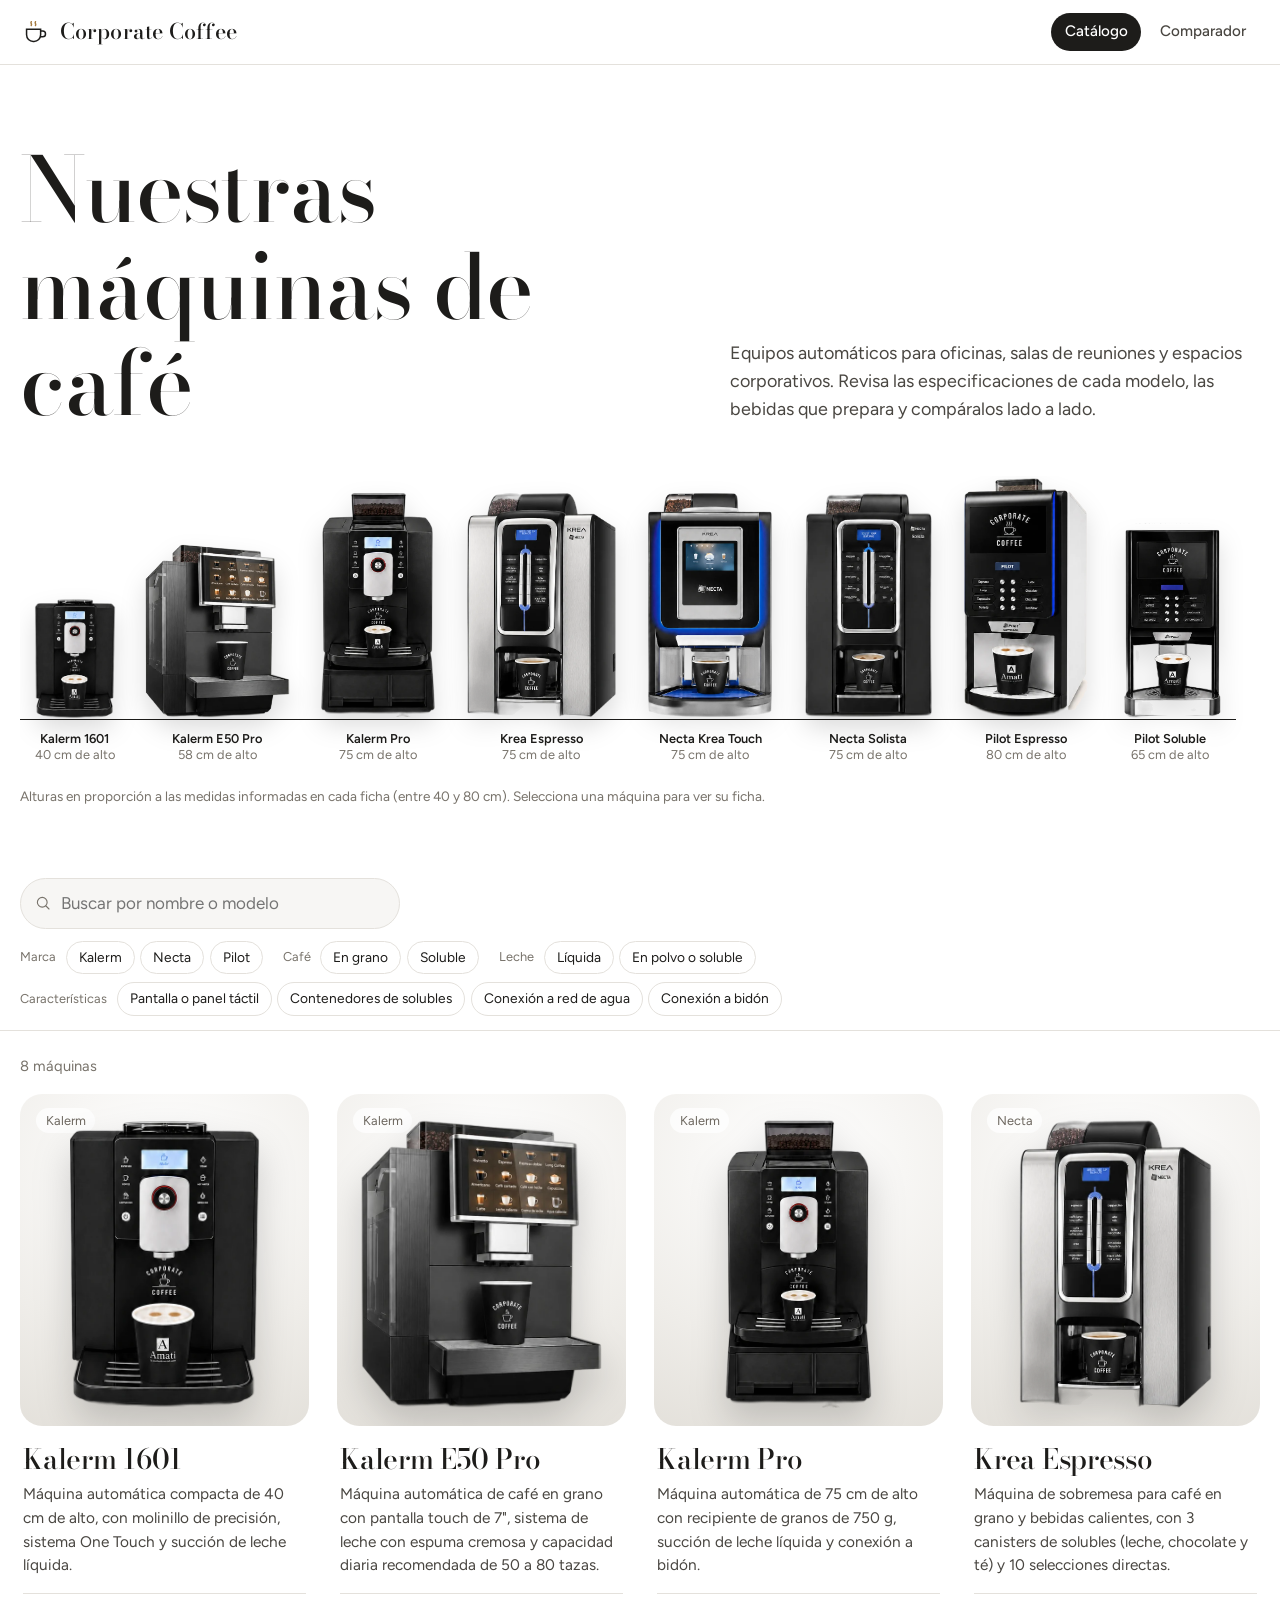
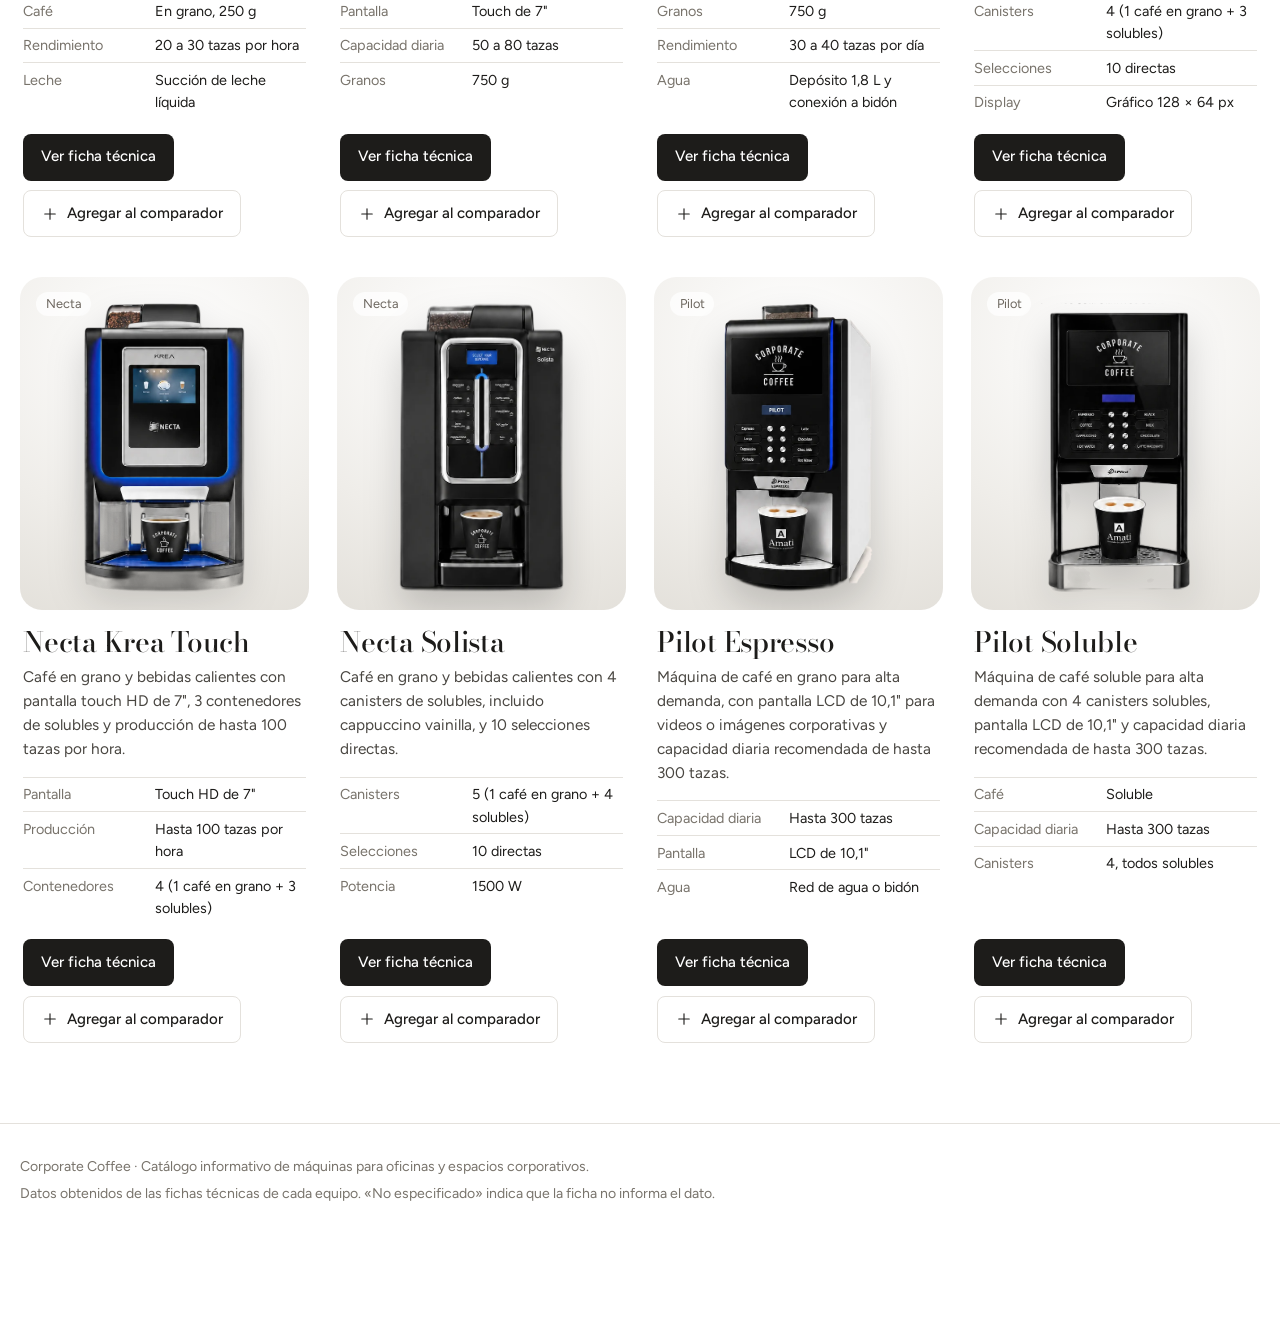
==== index.html @ 5a781f7b "Add files via upload" ====
<!DOCTYPE html>
<html lang="es">
<head>
  <meta charset="utf-8">
  <meta name="viewport" content="width=device-width, initial-scale=1, viewport-fit=cover">
  <title>Corporate Coffee · Nuestras máquinas de café</title>
  <meta name="description" content="Catálogo de máquinas de café para oficinas y espacios corporativos de Corporate Coffee.">
  <link rel="icon" href="data:image/svg+xml,%3Csvg xmlns='http://www.w3.org/2000/svg' viewBox='0 0 100 100'%3E%3Ctext y='.9em' font-size='90'%3E%E2%98%95%3C/text%3E%3C/svg%3E">
  <link rel="preconnect" href="https://fonts.googleapis.com">
  <link rel="preconnect" href="https://fonts.gstatic.com" crossorigin>
  <link href="https://fonts.googleapis.com/css2?family=Bodoni+Moda:opsz,wght@6..96,400;6..96,500;6..96,600&family=Figtree:wght@400;500;600&display=swap" rel="stylesheet">
  <link rel="stylesheet" href="assets/css/styles.css">
</head>
<body>
  <a class="skip" href="#app">Saltar al contenido</a>

  <header class="site-header">
    <div class="wrap header-inner">
      <a class="brand" href="#/" aria-label="Corporate Coffee, ir al catálogo">
        <svg class="brand-mark" viewBox="0 0 32 32" aria-hidden="true"><path d="M7 13h15v6a7 7 0 0 1-7 7h-1a7 7 0 0 1-7-7v-6Z" fill="none" stroke="currentColor" stroke-width="1.6"/><path d="M22 15h2.2a3 3 0 0 1 0 6H21.6" fill="none" stroke="currentColor" stroke-width="1.6"/><path d="M12 5c-1.2 1.4 1.2 2.6 0 4M16.5 5c-1.2 1.4 1.2 2.6 0 4" fill="none" stroke="var(--gold)" stroke-width="1.6" stroke-linecap="round"/></svg>
        <span class="brand-name">Corporate Coffee</span>
      </a>
      <nav class="main-nav" aria-label="Principal">
        <a href="#/" data-nav="catalog">Catálogo</a>
        <a href="#/comparar" data-nav="compare">Comparador <span class="nav-count" id="navCount" hidden>0</span></a>
      </nav>
    </div>
  </header>

  <main id="app" tabindex="-1"></main>

  <aside class="tray" id="tray" aria-label="Máquinas seleccionadas para comparar" hidden></aside>

  <dialog class="lightbox" id="lightbox" aria-label="Imagen ampliada">
    <div class="lightbox-bar">
      <p class="lightbox-title" id="lightboxTitle"></p>
      <button class="icon-btn" type="button" data-close-lightbox aria-label="Cerrar imagen">
        <svg viewBox="0 0 24 24" aria-hidden="true"><path d="M6 6l12 12M18 6 6 18" stroke="currentColor" stroke-width="1.8" fill="none" stroke-linecap="round"/></svg>
      </button>
    </div>
    <div class="lightbox-body"><img id="lightboxImg" alt=""></div>
  </dialog>

  <div class="toast" id="toast" role="status" aria-live="polite"></div>

  <footer class="site-footer">
    <div class="wrap footer-inner">
      <p>Corporate Coffee · Catálogo informativo de máquinas para oficinas y espacios corporativos.</p>
      <p class="footer-note">Datos obtenidos de las fichas técnicas de cada equipo. «No especificado» indica que la ficha no informa el dato.</p>
    </div>
  </footer>

  <script src="assets/js/data.js"></script>
  <script src="assets/js/viewer3d.js"></script>
  <script src="assets/js/app.js"></script>
</body>
</html>
---- assets/css/styles.css ----
/* =========================================================
   Corporate Coffee · Catálogo
   ========================================================= */
:root {
  --paper: #ffffff;
  --surface: #f7f6f4;
  --stage: #efede9;
  --stage-edge: #e3e0da;
  --line: #e4e1dc;
  --ink: #1d1c1a;
  --ink-2: #494641;
  --muted: #78736b;
  --gold: #a47a3f;
  --gold-ink: #85602a;
  --gold-soft: #f5ede1;
  --a: #1d1c1a;
  --b: #a47a3f;
  --serif: "Bodoni Moda", "Bodoni 72", Didot, "Didot LT STD", Georgia, serif;
  --sans: "Figtree", system-ui, -apple-system, "Segoe UI", Roboto, sans-serif;
  --radius-lg: 22px;
  --radius: 12px;
  --radius-sm: 8px;
  --wrap: 1240px;
  --ease: cubic-bezier(.2, .7, .2, 1);
  color-scheme: light;
}
@media (prefers-color-scheme: dark) {
  :root:not([data-theme="light"]) {
    --paper: #151412; --surface: #1c1b19; --stage: #dcd8d1; --stage-edge: #cbc6be;
    --line: #34312d; --ink: #f1eee9; --ink-2: #cfcac2; --muted: #a39d94;
    --gold: #c9a063; --gold-ink: #d8b37a; --gold-soft: #2a241b;
    --a: #f1eee9; --b: #c9a063; color-scheme: dark;
  }
}
:root[data-theme="dark"] {
  --paper: #151412; --surface: #1c1b19; --stage: #dcd8d1; --stage-edge: #cbc6be;
  --line: #34312d; --ink: #f1eee9; --ink-2: #cfcac2; --muted: #a39d94;
  --gold: #c9a063; --gold-ink: #d8b37a; --gold-soft: #2a241b;
  --a: #f1eee9; --b: #c9a063; color-scheme: dark;
}

*, *::before, *::after { box-sizing: border-box; }
:root { padding-top: env(safe-area-inset-top, 0px); padding-bottom: env(safe-area-inset-bottom, 0px); }
html { scroll-padding-top: calc(env(safe-area-inset-top, 0px) + 80px); -webkit-text-size-adjust: 100%; }
body {
  margin: 0; background: var(--paper); color: var(--ink);
  font-family: var(--sans); font-size: 1.0625rem; line-height: 1.55;
  -webkit-font-smoothing: antialiased;
}
img { max-width: 100%; display: block; }
button, input, select { font: inherit; color: inherit; }
a { color: inherit; }
h1, h2, h3 { font-family: var(--serif); font-weight: 500; line-height: 1.08; margin: 0; letter-spacing: -0.01em; }
p { margin: 0; }
:focus-visible { outline: 2px solid var(--gold); outline-offset: 3px; border-radius: 4px; }
.wrap { width: min(var(--wrap), 100% - 2.5rem); margin-inline: auto; }
.skip { position: absolute; left: -999px; top: 0; background: var(--ink); color: var(--paper); padding: .6rem 1rem; z-index: 99; }
.skip:focus { left: 1rem; top: calc(env(safe-area-inset-top, 0px) + .5rem); }
[hidden] { display: none !important; }
.visually-hidden { position: absolute; width: 1px; height: 1px; overflow: hidden; clip: rect(0 0 0 0); white-space: nowrap; }

/* ---------- Header ---------- */
.site-header {
  position: sticky; top: env(safe-area-inset-top, 0px); z-index: 30;
  background: color-mix(in srgb, var(--paper) 88%, transparent);
  backdrop-filter: saturate(1.2) blur(12px); -webkit-backdrop-filter: saturate(1.2) blur(12px);
  border-bottom: 1px solid var(--line);
}
.header-inner { display: flex; align-items: center; justify-content: space-between; height: 64px; gap: 1rem; }
.brand { display: flex; align-items: center; gap: .6rem; text-decoration: none; }
.brand-mark { width: 30px; height: 30px; color: var(--ink); }
.brand-name { white-space: nowrap; font-family: var(--serif); font-size: 1.35rem; font-weight: 500; letter-spacing: .01em; }
.main-nav { display: flex; gap: .35rem; }
.main-nav a {
  text-decoration: none; font-weight: 500; font-size: .95rem; padding: .45rem .85rem; border-radius: 999px;
  color: var(--ink-2); display: inline-flex; align-items: center; gap: .4rem; transition: background .2s, color .2s;
}
.main-nav a:hover { background: var(--surface); color: var(--ink); }
.main-nav a[aria-current="page"] { background: var(--ink); color: var(--paper); }
.nav-count {
  min-width: 1.3rem; height: 1.3rem; border-radius: 999px; background: var(--gold); color: #fff;
  font-size: .75rem; display: inline-grid; place-items: center; padding: 0 .3rem; font-weight: 600;
}

/* ---------- Views ---------- */
main { min-height: 70vh; outline: none; }
.view { animation: viewIn .35s var(--ease); }
@keyframes viewIn { from { opacity: 0; transform: translateY(6px); } to { opacity: 1; transform: none; } }

/* ---------- Hero ---------- */
.hero { padding: clamp(2.5rem, 6vw, 5rem) 0 1.5rem; }
.hero-grid { display: grid; grid-template-columns: minmax(0, 1.25fr) minmax(0, 1fr); gap: 1.5rem 3rem; align-items: end; }
@media (max-width: 900px) { .hero-grid { grid-template-columns: minmax(0, 1fr); } }
.hero h1 { font-size: clamp(2.7rem, 7vw, 5.6rem); font-weight: 500; max-width: 12ch; }
.hero-intro { padding-bottom: .6rem; max-width: 56ch; color: var(--ink-2); font-size: 1.12rem; }

.lineup { margin-top: 2.75rem; }
.lineup-scroll { overflow-x: auto; overscroll-behavior-x: contain; scrollbar-width: thin; padding-bottom: .5rem; }
.lineup-track {
  --cm: clamp(2.2px, .34vw, 3.5px);
  display: flex; align-items: flex-end; min-width: max-content; margin: 0 auto;
}
.lineup-item { display: flex; flex-direction: column; text-decoration: none; color: inherit; border-radius: var(--radius-sm); }
.lineup-img { display: flex; justify-content: center; align-items: flex-end; padding: 0 clamp(.45rem, 1.1vw, 1rem); border-bottom: 1px solid var(--ink); }
.lineup-img img {
  height: calc(var(--h) * var(--cm)); width: auto; object-fit: contain;
  filter: drop-shadow(0 12px 12px rgba(0,0,0,.14)); transition: transform .35s var(--ease);
}
.lineup-item:hover img, .lineup-item:focus-visible img { transform: translateY(-6px); }
.lineup-label { padding: .65rem .3rem 0; text-align: center; font-size: .8rem; line-height: 1.3; min-height: 3.6em; max-width: 9.5rem; margin: 0 auto; }
.lineup-label strong { display: block; font-weight: 600; }
.lineup-label span { color: var(--muted); }
.lineup-item:hover .lineup-label strong { color: var(--gold-ink); }
.lineup-caption { margin-top: .75rem; color: var(--muted); font-size: .85rem; }
@media (prefers-reduced-motion: no-preference) {
  .lineup-item { animation: rise .7s var(--ease) both; animation-delay: calc(var(--i) * 70ms + 100ms); }
  @keyframes rise { from { opacity: 0; transform: translateY(18px); } to { opacity: 1; transform: none; } }
}

/* ---------- Toolbar ---------- */
.toolbar { position: sticky; top: calc(env(safe-area-inset-top, 0px) + 64px); z-index: 20; background: var(--paper); border-bottom: 1px solid var(--line); margin-top: 2rem; }
.toolbar-inner { display: flex; flex-wrap: wrap; align-items: center; gap: .75rem 1rem; padding: .9rem 0; }
.search { position: relative; flex: 1 1 260px; max-width: 380px; }
.search svg { position: absolute; left: .85rem; top: 50%; transform: translateY(-50%); width: 18px; height: 18px; color: var(--muted); }
.search input {
  width: 100%; padding: .7rem .9rem .7rem 2.5rem; border: 1px solid var(--line); border-radius: 999px;
  background: var(--surface); outline: none; transition: border-color .2s, background .2s;
}
.search input:focus { border-color: var(--gold); background: var(--paper); }
.toolbar .filter-toggle { display: none; }
.filters { display: flex; flex-wrap: wrap; gap: .5rem 1.25rem; align-items: center; }
.filter-group { display: flex; flex-wrap: wrap; align-items: center; gap: .35rem; border: 0; margin: 0; padding: 0; }
.filter-group legend { float: left; font-size: .8rem; color: var(--muted); margin-right: .25rem; padding: 0; }
.chip {
  border: 1px solid var(--line); background: var(--paper); border-radius: 999px; padding: .32rem .75rem;
  font-size: .86rem; cursor: pointer; transition: background .2s, border-color .2s, color .2s; white-space: nowrap;
}
.chip:hover { border-color: var(--ink-2); }
.chip[aria-pressed="true"] { background: var(--ink); border-color: var(--ink); color: var(--paper); }
.results-meta { display: flex; justify-content: space-between; align-items: baseline; gap: 1rem; padding: 1.5rem 0 1rem; color: var(--muted); font-size: .92rem; }
.link-btn { background: none; border: 0; padding: 0; color: var(--gold-ink); text-decoration: underline; text-underline-offset: 3px; cursor: pointer; font-size: .92rem; }

/* ---------- Grid & cards ---------- */
.grid { display: grid; grid-template-columns: repeat(auto-fill, minmax(min(100%, 280px), 1fr)); gap: 2.5rem 1.75rem; padding-bottom: 5rem; }
.card { display: flex; flex-direction: column; }
.stage {
  position: relative; background: radial-gradient(120% 90% at 50% 20%, var(--paper) 0%, var(--stage) 62%, var(--stage-edge) 100%);
  border-radius: var(--radius-lg); overflow: hidden;
}
.card .stage { aspect-ratio: 4 / 4.6; display: grid; place-items: center; padding: 1.5rem 1.25rem .75rem; text-decoration: none; }
.card .stage img { filter: drop-shadow(0 18px 18px rgba(0,0,0,.18)); transition: transform .45s var(--ease); }
.card .stage:hover img { transform: scale(1.03); }
.stage { --pt: 1.5rem; --pb: 1rem; --px: 1.25rem; }
.stage > img {
  position: absolute; left: var(--px); top: var(--pt);
  width: calc(100% - 2 * var(--px)); height: calc(100% - var(--pt) - var(--pb));
  object-fit: contain; object-position: center bottom;
}
.detail-hero .stage { --pt: 2.5rem; --pb: 2rem; --px: 2rem; }
.media-card .stage > img.ficha-thumb { object-position: center top; left: 0; top: 0; width: 100%; height: 100%; object-fit: cover; }
.stage-brand { position: absolute; top: .9rem; left: 1rem; font-size: .8rem; color: #6d675f; background: rgba(255,255,255,.75); padding: .15rem .6rem; border-radius: 999px; }
.card-body { padding: 1.1rem .2rem 0; display: flex; flex-direction: column; flex: 1; }
.card h2 { font-size: 1.75rem; }
.card h2 a { text-decoration: none; }
.card-summary { margin-top: .5rem; color: var(--ink-2); font-size: .96rem; }
.facts { margin: 1rem 0 0; display: grid; gap: .35rem; font-size: .9rem; }
.facts div { display: grid; grid-template-columns: 7.5rem 1fr; gap: .75rem; padding-top: .35rem; border-top: 1px solid var(--line); }
.facts dt { color: var(--muted); }
.facts dd { margin: 0; }
.card-actions { margin-top: auto; padding-top: 1.25rem; display: flex; gap: .6rem; flex-wrap: wrap; }

.btn {
  display: inline-flex; align-items: center; justify-content: center; gap: .5rem; text-decoration: none; cursor: pointer;
  border-radius: var(--radius-sm); padding: .68rem 1.05rem; font-weight: 500; font-size: .94rem;
  border: 1px solid transparent; transition: background .2s, border-color .2s, color .2s, transform .1s;
}
.btn:active { transform: translateY(1px); }
.btn svg { width: 18px; height: 18px; flex: none; }
.btn-primary { background: var(--ink); color: var(--paper); }
.btn-primary:hover { background: var(--ink-2); }
.btn-ghost { background: transparent; border-color: var(--line); color: var(--ink); }
.btn-ghost:hover { border-color: var(--ink-2); }
.btn-ghost[aria-pressed="true"] { border-color: var(--gold); background: var(--gold-soft); color: var(--gold-ink); }
.btn[disabled] { opacity: .45; cursor: not-allowed; }
.icon-btn { width: 40px; height: 40px; display: grid; place-items: center; border-radius: 999px; background: var(--surface); border: 1px solid var(--line); cursor: pointer; }
.icon-btn svg { width: 20px; height: 20px; }
.icon-btn:hover { border-color: var(--ink-2); }

.empty { grid-column: 1 / -1; padding: 3rem 0; text-align: center; color: var(--ink-2); }
.empty h2 { font-size: 1.8rem; margin-bottom: .5rem; }

/* ---------- Tray ---------- */
.tray {
  position: fixed; left: 50%; transform: translateX(-50%); z-index: 40;
  bottom: calc(env(safe-area-inset-bottom, 0px) + 1rem);
  width: min(720px, 100% - 1.5rem);
  background: var(--ink); color: var(--paper); border-radius: 16px; padding: .6rem .6rem .6rem 1rem;
  display: flex; align-items: center; gap: .75rem; box-shadow: 0 18px 40px rgba(0,0,0,.28);
  animation: trayIn .35s var(--ease);
}
.tray[hidden] { display: none; }
@keyframes trayIn { from { opacity: 0; transform: translate(-50%, 12px); } to { opacity: 1; transform: translate(-50%, 0); } }
.tray-label { font-size: .85rem; opacity: .75; white-space: nowrap; }
.tray-slots { display: flex; gap: .5rem; flex: 1; min-width: 0; }
.tray-slot {
  flex: 1; min-width: 0; display: flex; align-items: center; gap: .5rem; background: rgba(255,255,255,.08);
  border-radius: 10px; padding: .3rem .35rem .3rem .4rem; font-size: .85rem;
}
.tray-slot.empty-slot { border: 1px dashed rgba(255,255,255,.3); background: none; justify-content: center; opacity: .7; padding: .55rem; }
.tray-slot img { width: 30px; height: 36px; object-fit: contain; background: #efede9; border-radius: 6px; padding: 2px; flex: none; }
.tray-slot span { white-space: nowrap; overflow: hidden; text-overflow: ellipsis; flex: 1; }
.tray-slot button { background: none; border: 0; color: inherit; opacity: .7; cursor: pointer; width: 28px; height: 28px; border-radius: 999px; display: grid; place-items: center; flex: none; }
.tray-slot button:hover { opacity: 1; background: rgba(255,255,255,.12); }
.tray-slot button svg { width: 16px; height: 16px; }
.tray .btn-primary { background: var(--gold); color: #fff; white-space: nowrap; }
.tray .btn-primary:hover { background: var(--gold-ink); }
@media (prefers-color-scheme: dark) { :root:not([data-theme="light"]) .tray { background: #2a2825; color: #f1eee9; } }

/* ---------- Detail ---------- */
.back { display: inline-flex; align-items: center; gap: .4rem; margin: 1.75rem 0 0; text-decoration: none; color: var(--ink-2); font-size: .95rem; }
.back:hover { color: var(--ink); }
.back svg { width: 18px; height: 18px; }
.detail-hero { display: grid; grid-template-columns: minmax(0, 1.05fr) minmax(0, 1fr); gap: clamp(1.5rem, 4vw, 4rem); padding: 1.5rem 0 3.5rem; align-items: start; }
.detail-hero .stage { aspect-ratio: 1 / 1.08; display: grid; place-items: center; padding: 2.5rem; }
.detail-hero .stage img { filter: drop-shadow(0 24px 22px rgba(0,0,0,.2)); cursor: zoom-in; }
.detail-info { padding-top: .5rem; }
.detail-brand { color: var(--gold-ink); font-weight: 500; }
.detail-info h1 { font-size: clamp(2.6rem, 5.5vw, 4.6rem); margin-top: .35rem; }
.detail-subtitle { margin-top: .9rem; color: var(--muted); font-size: 1rem; max-width: 46ch; }
.detail-summary { margin-top: 1.25rem; font-size: 1.15rem; max-width: 48ch; }
.highlights { list-style: none; padding: 0; margin: 1.75rem 0 0; display: grid; grid-template-columns: repeat(auto-fill, minmax(190px, 1fr)); gap: .6rem; }
.highlights li { display: flex; gap: .6rem; align-items: flex-start; font-size: .95rem; padding: .7rem .8rem; background: var(--surface); border-radius: var(--radius-sm); }
.highlights svg { width: 20px; height: 20px; flex: none; color: var(--gold); margin-top: 1px; }
.detail-actions { margin-top: 2rem; display: flex; flex-wrap: wrap; gap: .75rem; align-items: center; }
.compare-with { display: flex; align-items: center; gap: .5rem; flex-wrap: wrap; }
.compare-with label { font-size: .9rem; color: var(--muted); }
.select {
  appearance: none; -webkit-appearance: none; border: 1px solid var(--line); border-radius: var(--radius-sm);
  background: var(--paper) url("data:image/svg+xml,%3Csvg xmlns='http://www.w3.org/2000/svg' viewBox='0 0 24 24'%3E%3Cpath d='m6 9 6 6 6-6' fill='none' stroke='%2378736b' stroke-width='2'/%3E%3C/svg%3E") no-repeat right .6rem center / 16px;
  padding: .62rem 2.2rem .62rem .8rem; cursor: pointer; max-width: 100%;
}
.select:focus { border-color: var(--gold); outline: none; }

.section { padding: 3rem 0; border-top: 1px solid var(--line); }
.section-head { display: flex; justify-content: space-between; align-items: baseline; gap: 1rem; flex-wrap: wrap; margin-bottom: 1.75rem; }
.section h2 { font-size: clamp(1.9rem, 3.5vw, 2.6rem); }
.section-note { color: var(--muted); font-size: .92rem; max-width: 60ch; }

.spec-groups { columns: 3 300px; column-gap: 3rem; }
.spec-group { break-inside: avoid; margin-bottom: 2.25rem; }
.spec-group h3 { font-family: var(--sans); font-size: 1rem; font-weight: 600; padding-bottom: .6rem; border-bottom: 1px solid var(--ink); }
.spec-list { margin: 0; }
.spec-list div { display: grid; grid-template-columns: minmax(0, 11rem) minmax(0, 1fr); gap: 1rem; padding: .62rem 0; border-bottom: 1px solid var(--line); font-size: .95rem; }
.spec-list dt { color: var(--muted); }
.spec-list dd { margin: 0; }
.ne { color: var(--muted); font-style: italic; }

.drinks { list-style: none; padding: 0; margin: 0; display: grid; grid-template-columns: repeat(auto-fill, minmax(150px, 1fr)); gap: .75rem; }
.drink { display: flex; align-items: center; gap: .7rem; padding: .8rem .9rem; border: 1px solid var(--line); border-radius: var(--radius); font-size: .95rem; }
.drink svg { width: 26px; height: 26px; color: var(--gold); flex: none; }

.features { list-style: none; padding: 0; margin: 0; display: grid; grid-template-columns: repeat(auto-fill, minmax(min(100%, 220px), 1fr)); gap: 0; border-top: 1px solid var(--line); }
.features li { display: flex; gap: .85rem; align-items: center; padding: 1.1rem .25rem; border-bottom: 1px solid var(--line); }
.features svg { width: 30px; height: 30px; color: var(--gold); flex: none; }

.media-grid { display: grid; grid-template-columns: repeat(auto-fit, minmax(min(100%, 320px), 1fr)); gap: 1.5rem; }
.media-card { border: 1px solid var(--line); border-radius: var(--radius-lg); overflow: hidden; display: flex; flex-direction: column; }
.media-card .stage { border-radius: 0; aspect-ratio: 4 / 3.4; display: grid; place-items: center; padding: 1.5rem; }

.media-card-body { padding: 1rem 1.2rem 1.2rem; display: flex; justify-content: space-between; gap: 1rem; align-items: center; flex-wrap: wrap; }
.media-card-body h3 { font-family: var(--sans); font-size: 1rem; font-weight: 600; }
.media-card-body p { color: var(--muted); font-size: .9rem; margin-top: .2rem; }
.viewer-off { aspect-ratio: 4 / 3.4; display: grid; place-items: center; text-align: center; padding: 2rem; background: repeating-linear-gradient(135deg, var(--surface) 0 12px, var(--paper) 12px 24px); color: var(--muted); }
.viewer-off svg { width: 48px; height: 48px; margin: 0 auto .8rem; color: var(--muted); }
.viewer-off strong { display: block; color: var(--ink); font-weight: 600; margin-bottom: .3rem; }
.spin { aspect-ratio: 4 / 3.4; display: grid; place-items: center; cursor: grab; touch-action: pan-y; user-select: none; background: var(--stage); }
.spin img { max-height: 100%; pointer-events: none; }
model-viewer { width: 100%; aspect-ratio: 4 / 3.4; background: var(--stage); }

.notes { list-style: none; padding: 0; margin: 0; display: grid; gap: .6rem; max-width: 80ch; }
.notes li { display: flex; gap: .75rem; padding: .85rem 1rem; background: var(--gold-soft); border-radius: var(--radius-sm); font-size: .95rem; }
.notes svg { width: 20px; height: 20px; color: var(--gold-ink); flex: none; margin-top: 2px; }

/* ---------- Compare ---------- */
.compare-top { padding: 2rem 0 1rem; }
.compare-top h1 { font-size: clamp(2.4rem, 5vw, 4rem); }
.compare-top p { margin-top: .75rem; color: var(--ink-2); max-width: 62ch; }
.cmp-heads { display: grid; grid-template-columns: minmax(0, 1fr) auto minmax(0, 1fr); gap: 1rem; align-items: stretch; margin-top: 2rem; }
.cmp-head { display: flex; flex-direction: column; gap: .9rem; min-width: 0; }
.cmp-head-bar { display: flex; gap: .5rem; align-items: center; }
.cmp-head-bar .select { flex: 1; min-width: 0; }
.cmp-tag { width: 30px; height: 30px; border-radius: 999px; display: grid; place-items: center; font-weight: 600; font-size: .85rem; flex: none; }
.cmp-tag.a { background: var(--a); color: var(--paper); }
.cmp-tag.b { background: var(--b); color: #fff; }
.cmp-head .stage { aspect-ratio: 1 / .82; display: grid; place-items: center; padding: 1.25rem; }
.cmp-head .stage img { filter: drop-shadow(0 16px 16px rgba(0,0,0,.18)); }
.cmp-head h2 { font-size: clamp(1.5rem, 3vw, 2.2rem); }
.cmp-head .card-summary { margin-top: 0; }
.cmp-head-links { display: flex; gap: 1rem; flex-wrap: wrap; font-size: .9rem; }
.cmp-head-links a, .cmp-head-links button { color: var(--gold-ink); text-underline-offset: 3px; }
.cmp-empty { aspect-ratio: 1 / .82; border: 1.5px dashed var(--line); border-radius: var(--radius-lg); display: grid; place-items: center; text-align: center; padding: 1.5rem; color: var(--muted); }
.swap { align-self: center; }
.swap svg { transform: rotate(90deg); }
.cmp-controls { display: flex; justify-content: space-between; align-items: center; gap: 1rem; flex-wrap: wrap; padding: 1.5rem 0 .5rem; position: sticky; top: calc(env(safe-area-inset-top, 0px) + 64px); background: var(--paper); z-index: 15; border-bottom: 1px solid var(--line); }
.switch { display: inline-flex; align-items: center; gap: .6rem; cursor: pointer; font-size: .94rem; }
.switch input { appearance: none; -webkit-appearance: none; width: 40px; height: 22px; border-radius: 999px; background: var(--line); position: relative; cursor: pointer; transition: background .2s; margin: 0; }
.switch input::after { content: ""; position: absolute; top: 3px; left: 3px; width: 16px; height: 16px; border-radius: 50%; background: #fff; transition: transform .2s var(--ease); box-shadow: 0 1px 2px rgba(0,0,0,.2); }
.switch input:checked { background: var(--gold); }
.switch input:checked::after { transform: translateX(18px); }
.legend { display: flex; gap: 1.25rem; font-size: .88rem; color: var(--ink-2); flex-wrap: wrap; }
.legend span { display: inline-flex; align-items: center; gap: .4rem; }
.legend i { width: 12px; height: 12px; border-radius: 3px; display: inline-block; }

.cmp-section { padding: 2.25rem 0 .5rem; }
.cmp-section h2 { font-size: clamp(1.6rem, 3vw, 2.1rem); margin-bottom: 1rem; }
.cmp-table { width: 100%; border-collapse: collapse; font-size: .95rem; table-layout: fixed; }
.cmp-table th, .cmp-table td { text-align: left; vertical-align: top; padding: .75rem .9rem .75rem 0; border-bottom: 1px solid var(--line); }
.cmp-table th { font-weight: 400; color: var(--muted); width: 26%; }
.cmp-table td { width: 37%; }
.cmp-table th { padding-left: .8rem; }
.cmp-table td + td { padding-left: .8rem; }
.cmp-table tr.differs > * { background: color-mix(in srgb, var(--gold-soft) 75%, transparent); }
.cmp-table tr.differs th { box-shadow: inset 3px 0 0 var(--gold); color: var(--ink-2); }
.only-diff .cmp-table tr.same { display: none; }
.only-diff .cmp-section.all-same { display: none; }
.cmp-hint { padding: 2.5rem 0 5rem; color: var(--ink-2); }

.dims-viz { margin-top: 1.5rem; border: 1px solid var(--line); border-radius: var(--radius-lg); padding: 1.25rem; }
.dims-viz-head { display: flex; justify-content: space-between; align-items: center; gap: 1rem; flex-wrap: wrap; margin-bottom: .75rem; }
.seg { display: inline-flex; border: 1px solid var(--line); border-radius: 999px; padding: 3px; }
.seg button { border: 0; background: none; padding: .3rem .8rem; border-radius: 999px; cursor: pointer; font-size: .86rem; color: var(--ink-2); }
.seg button[aria-pressed="true"] { background: var(--ink); color: var(--paper); }
.dims-svg-wrap { overflow-x: auto; }
.dims-svg { width: 100%; max-width: 760px; margin: 0 auto; min-width: 480px; height: auto; display: block; font-family: var(--sans); }
.dims-caption { font-size: .84rem; color: var(--muted); margin-top: .5rem; }
.weights { margin-top: 1.25rem; display: grid; gap: .55rem; }
.weight-row { display: grid; grid-template-columns: 9rem 1fr 5.5rem; gap: .75rem; align-items: center; font-size: .9rem; }
.weight-row .bar { height: 10px; border-radius: 999px; background: var(--surface); overflow: hidden; }
.weight-row .bar i { display: block; height: 100%; border-radius: 999px; }
.weight-row span:first-child { overflow: hidden; text-overflow: ellipsis; white-space: nowrap; }

.drink-cmp { display: grid; grid-template-columns: repeat(3, minmax(0, 1fr)); gap: 1.25rem; }
.drink-col h3 { font-family: var(--sans); font-size: .98rem; font-weight: 600; padding-bottom: .55rem; border-bottom: 1px solid var(--ink); margin-bottom: .6rem; display: flex; gap: .5rem; align-items: center; }
.drink-col ul { list-style: none; padding: 0; margin: 0; display: grid; gap: .4rem; }
.drink-col li { display: flex; gap: .55rem; align-items: center; font-size: .93rem; }
.drink-col li svg { width: 20px; height: 20px; color: var(--gold); flex: none; }
.drink-col small { color: var(--muted); }
.drink-col .none { color: var(--muted); font-style: italic; font-size: .9rem; }

/* ---------- Lightbox / toast ---------- */
.lightbox { border: 0; padding: 0; background: var(--paper); color: var(--ink); border-radius: 16px; width: min(900px, 100% - 1.5rem); max-height: calc(100% - 2rem); overflow: hidden; }
.lightbox::backdrop { background: rgba(18, 16, 14, .72); }
.lightbox[open] { display: flex; flex-direction: column; animation: viewIn .25s var(--ease); }
.lightbox-bar { display: flex; justify-content: space-between; align-items: center; padding: .6rem .6rem .6rem 1.1rem; border-bottom: 1px solid var(--line); }
.lightbox-title { font-weight: 500; }
.lightbox-body { overflow: auto; background: var(--surface); }
.lightbox-body img { margin: 0 auto; }
.toast { position: fixed; left: 50%; transform: translate(-50%, 20px); bottom: calc(env(safe-area-inset-bottom, 0px) + 6.5rem); background: var(--ink); color: var(--paper); padding: .7rem 1.1rem; border-radius: 10px; font-size: .92rem; opacity: 0; pointer-events: none; transition: opacity .25s, transform .25s var(--ease); z-index: 60; max-width: calc(100% - 2rem); text-align: center; }
.toast.show { opacity: 1; transform: translate(-50%, 0); }

/* ---------- Footer ---------- */
.site-footer { border-top: 1px solid var(--line); padding: 2rem 0 7rem; color: var(--muted); font-size: .88rem; }
.footer-inner { display: grid; gap: .35rem; }

/* ---------- Responsive ---------- */
@media (max-width: 900px) {
  .detail-hero { grid-template-columns: minmax(0, 1fr); }
  .detail-hero .stage { aspect-ratio: 1 / .95; max-height: 70vh; }
  .drink-cmp { grid-template-columns: minmax(0, 1fr); }
}
@media (max-width: 720px) {
  body { font-size: 1rem; }
  .brand-name { font-size: 1.05rem; }
  .brand-mark { width: 24px; height: 24px; }
  .main-nav { gap: .1rem; }
  .main-nav a { padding: .38rem .55rem; font-size: .86rem; }
  .cmp-table th { padding-left: 0; }
  .cmp-table tr.differs th { box-shadow: none; background: none; }
  .cmp-table tr.differs > * { background: none; }
  .toolbar { position: static; }
  .toolbar .filter-toggle { display: inline-flex; }
  .filters { width: 100%; display: none; flex-direction: column; align-items: flex-start; gap: .75rem; padding-bottom: .5rem; }
  .filters.open { display: flex; }
  .search { max-width: none; }
  .cmp-heads { grid-template-columns: minmax(0, 1fr) minmax(0, 1fr); gap: .75rem; }
  .swap { grid-column: 1 / -1; grid-row: 2; justify-self: center; }
  .cmp-head .card-summary { display: none; }
  .cmp-head h2 { font-size: 1.3rem; }
  .cmp-controls { position: static; }
  .cmp-table, .cmp-table tbody, .cmp-table tr { display: block; }
  .cmp-table tr { display: grid; grid-template-columns: 1fr 1fr; border-bottom: 1px solid var(--line); padding: .6rem 0; }
  .cmp-table th { grid-column: 1 / -1; width: auto; border: 0; padding: 0 0 .25rem; font-size: .85rem; }
  .cmp-table td { width: auto; border: 0; padding: .1rem .6rem .1rem 0; font-size: .92rem; }
  .cmp-table td + td { padding-left: .6rem; border-left: 1px solid var(--line); }
  .cmp-table tr.differs { background: linear-gradient(90deg, var(--gold-soft), transparent); box-shadow: inset 3px 0 0 var(--gold); padding-left: .6rem; }
  .cmp-table tr.differs td { background: none; }
  .cmp-table tr.differs td:first-of-type { box-shadow: none; padding-left: 0; }
  .weight-row { grid-template-columns: 6.5rem 1fr 4.5rem; }
  .tray { padding: .5rem; gap: .5rem; }
  .tray-label { display: none; }
  .spec-list div { grid-template-columns: minmax(0, 9rem) minmax(0, 1fr); }
  .facts div { grid-template-columns: 6.5rem 1fr; }
}
@media (prefers-reduced-motion: reduce) {
  *, *::before, *::after { animation: none !important; transition: none !important; }
}

/* ---------- Visor 3D ---------- */
.v3d { --v3d-bg: #eeece8; position: relative; width: 100%; height: 100%; min-height: 320px; background: var(--v3d-bg); border-radius: inherit; overflow: hidden; }
.v3d-canvas { position: absolute; inset: 0; }
.v3d-canvas canvas { width: 100% !important; height: 100% !important; display: block; outline: none; cursor: grab; touch-action: none; }
.v3d-canvas canvas:active { cursor: grabbing; }
.v3d-loading { position: absolute; inset: 0; display: grid; place-content: center; justify-items: center; gap: .8rem; background: var(--v3d-bg); color: #5f5a53; font-size: .9rem; transition: opacity .45s ease; z-index: 3; }
.v3d-loading.done { opacity: 0; pointer-events: none; }
.v3d-bar { width: 180px; height: 3px; background: rgba(0,0,0,.1); border-radius: 3px; overflow: hidden; }
.v3d-bar i { display: block; height: 100%; width: 0; background: #a47a3f; transition: width .3s ease; }
.v3d-views { position: absolute; top: .8rem; left: 50%; transform: translateX(-50%); display: flex; gap: 2px; padding: 3px; background: rgba(255,255,255,.82); backdrop-filter: blur(8px); -webkit-backdrop-filter: blur(8px); border-radius: 999px; box-shadow: 0 1px 3px rgba(0,0,0,.08); z-index: 2; max-width: calc(100% - 1.5rem); overflow-x: auto; scrollbar-width: none; }
.v3d-views button { border: 0; background: none; padding: .38rem .75rem; border-radius: 999px; font-size: .8rem; color: #3d3a36; cursor: pointer; white-space: nowrap; }
.v3d-views button:hover { background: rgba(0,0,0,.06); }
.v3d-tools { position: absolute; right: .8rem; bottom: .8rem; display: flex; gap: .35rem; z-index: 2; }
.v3d-btn { width: 38px; height: 38px; border-radius: 999px; border: 0; background: rgba(255,255,255,.88); color: #25231f; display: grid; place-items: center; cursor: pointer; box-shadow: 0 1px 3px rgba(0,0,0,.1); backdrop-filter: blur(8px); -webkit-backdrop-filter: blur(8px); }
.v3d-btn:hover { background: #fff; }
.v3d-btn svg { width: 18px; height: 18px; }
.v3d-btn[aria-pressed="false"] { color: #85602a; }
.v3d-hint { position: absolute; left: .9rem; bottom: 1rem; font-size: .78rem; color: #6d675f; z-index: 2; pointer-events: none; }
.v3d-fallback { display: grid; place-items: center; }
.v3d-poster { display: grid; justify-items: center; gap: 1rem; padding: 1.5rem; text-align: center; color: #5f5a53; font-size: .9rem; height: 100%; }
.v3d-poster img { max-height: 70%; width: auto; filter: drop-shadow(0 18px 18px rgba(0,0,0,.18)); }
@media (max-width: 720px) {
  .v3d-hint { display: none; }
  .v3d-views button { padding: .32rem .42rem; font-size: .72rem; }
  .detail-hero .stage.stage-3d { aspect-ratio: 1 / 1.2; max-height: 76vh; }
  .v3d-btn { width: 36px; height: 36px; }
}

/* ---------- Encabezado de ficha: pestañas 3D / fotos ---------- */
.hero-media { display: flex; flex-direction: column; gap: .75rem; min-width: 0; }
.media-tabs { display: inline-flex; align-self: flex-start; border: 1px solid var(--line); border-radius: 999px; padding: 3px; }
.media-tabs button { border: 0; background: none; padding: .42rem .95rem; border-radius: 999px; cursor: pointer; font-size: .9rem; color: var(--ink-2); }
.media-tabs button[aria-selected="true"] { background: var(--ink); color: var(--paper); }
.stage.stage-3d { background: #eeece8; }
.stage.stage-3d > .v3d-host { position: absolute; inset: 0; }
.stage.stage-photo { background: #e9e7e3; }
.stage.stage-photo > img { left: 0; top: 0; width: 100%; height: 100%; object-fit: contain; object-position: center; filter: none !important; }
.thumbs { display: flex; gap: .5rem; overflow-x: auto; padding-bottom: .2rem; }
.thumb { flex: none; width: 68px; height: 68px; border-radius: var(--radius-sm); border: 1px solid var(--line); padding: 0; overflow: hidden; background: var(--stage); cursor: pointer; }
.thumb img { width: 100%; height: 100%; object-fit: cover; }
.thumb.cutout img { object-fit: contain; padding: 4px; }
.thumb[aria-pressed="true"] { outline: 2px solid var(--gold); outline-offset: 1px; }
.media-caption { font-size: .84rem; color: var(--muted); max-width: 60ch; }
.viewer-on { background: var(--gold-soft); }
.viewer-on svg { color: var(--gold-ink); }
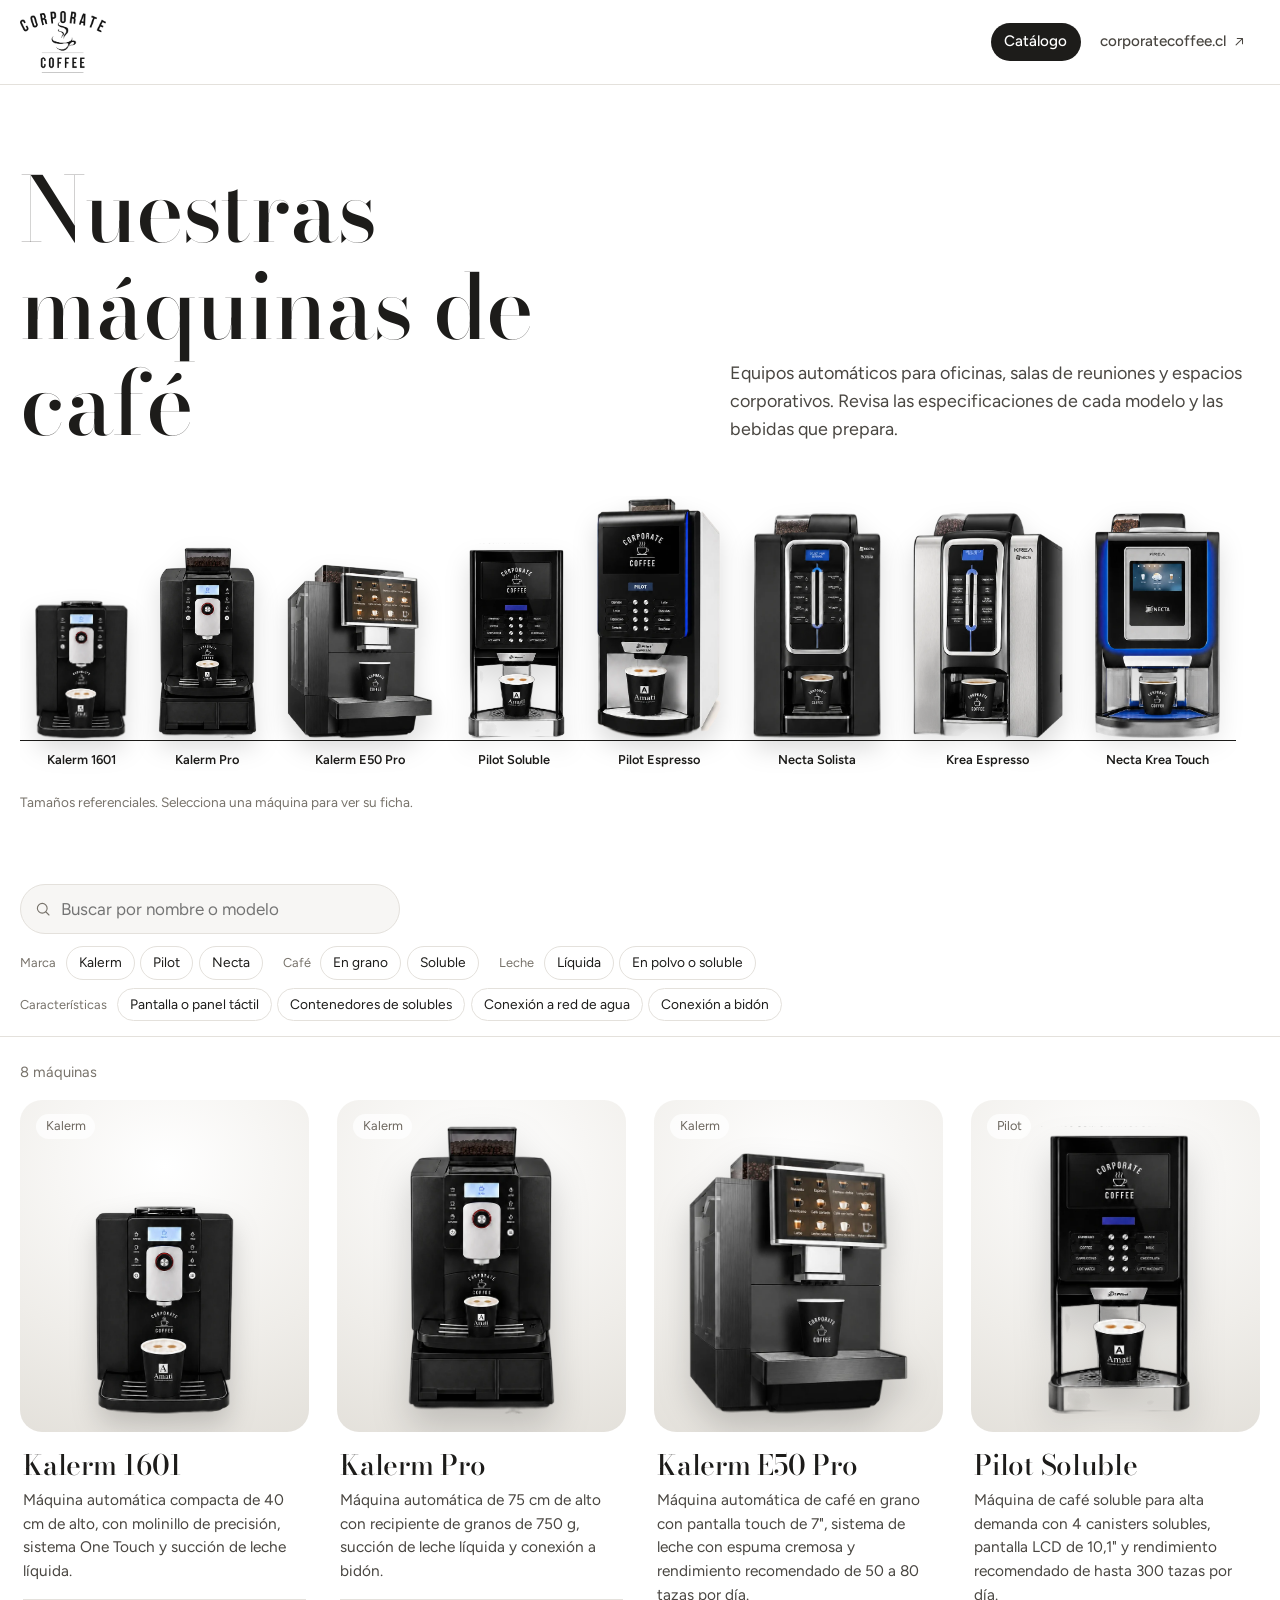
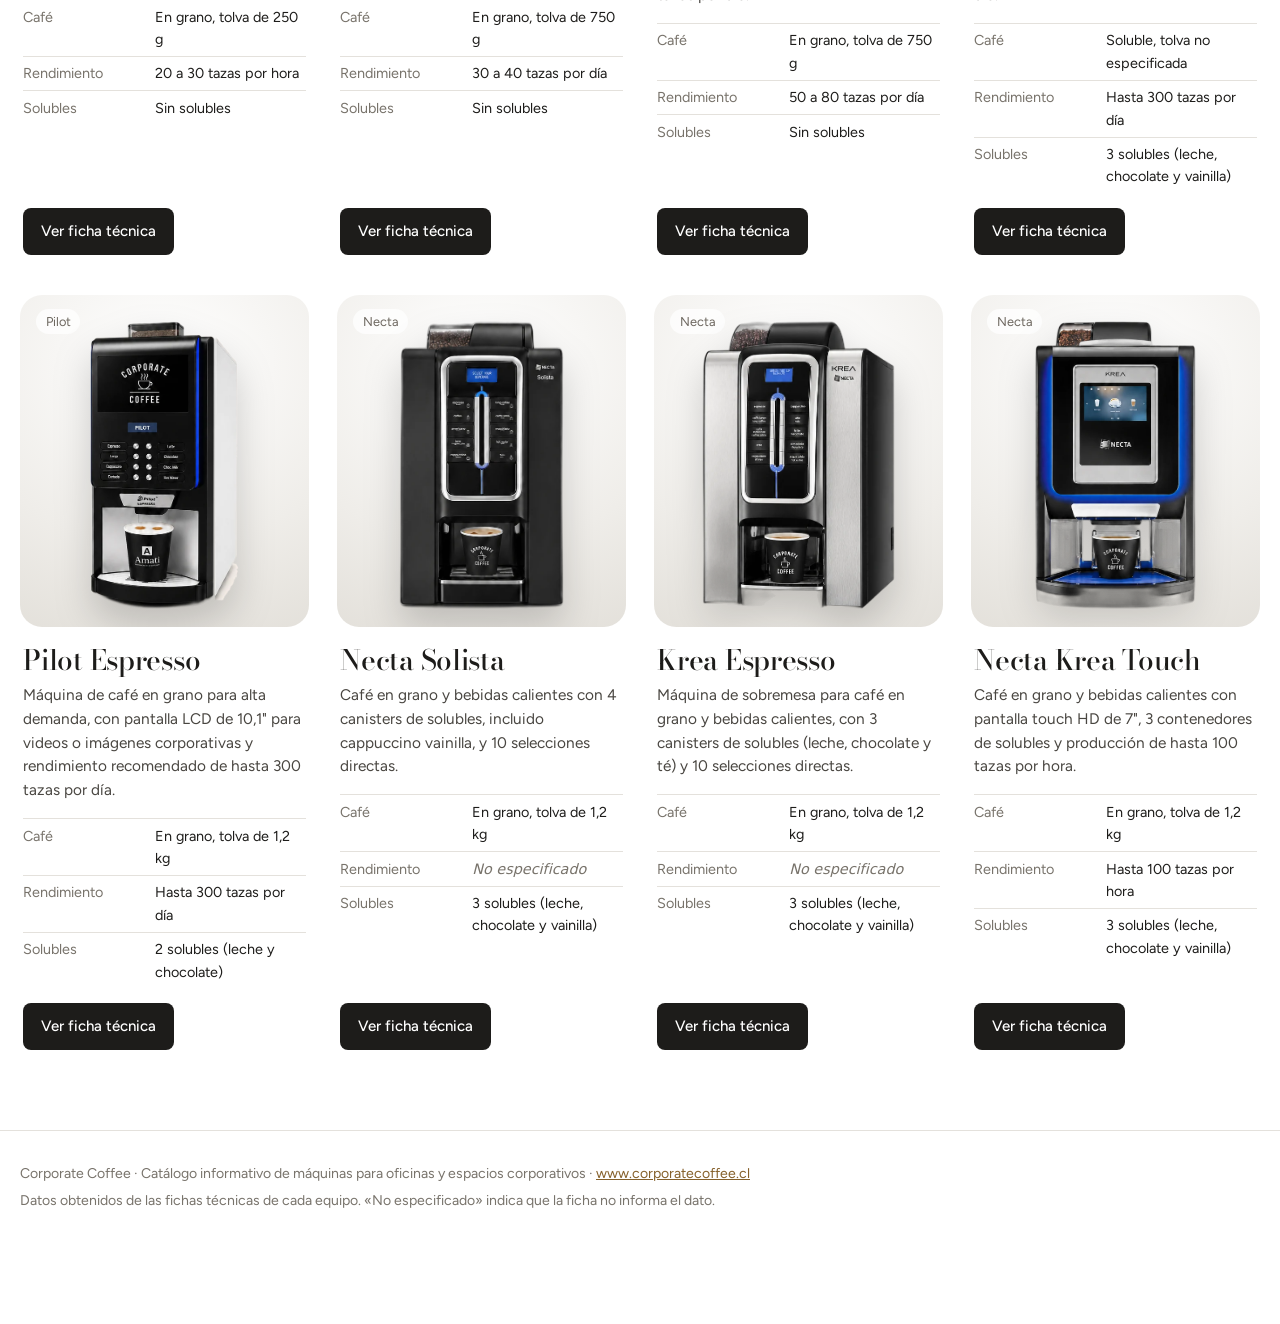
==== commit a0931bf4: "Add files via upload" ====
--- a/index.html
+++ b/index.html
@@ -17,12 +17,11 @@
   <header class="site-header">
     <div class="wrap header-inner">
       <a class="brand" href="#/" aria-label="Corporate Coffee, ir al catálogo">
-        <svg class="brand-mark" viewBox="0 0 32 32" aria-hidden="true"><path d="M7 13h15v6a7 7 0 0 1-7 7h-1a7 7 0 0 1-7-7v-6Z" fill="none" stroke="currentColor" stroke-width="1.6"/><path d="M22 15h2.2a3 3 0 0 1 0 6H21.6" fill="none" stroke="currentColor" stroke-width="1.6"/><path d="M12 5c-1.2 1.4 1.2 2.6 0 4M16.5 5c-1.2 1.4 1.2 2.6 0 4" fill="none" stroke="var(--gold)" stroke-width="1.6" stroke-linecap="round"/></svg>
-        <span class="brand-name">Corporate Coffee</span>
+        <img class="brand-logo" src="assets/img/logo-corporate-coffee.webp" alt="Corporate Coffee" width="520" height="374">
       </a>
       <nav class="main-nav" aria-label="Principal">
         <a href="#/" data-nav="catalog">Catálogo</a>
-        <a href="#/comparar" data-nav="compare">Comparador <span class="nav-count" id="navCount" hidden>0</span></a>
+        <a href="https://www.corporatecoffee.cl" target="_blank" rel="noopener" class="nav-web">corporatecoffee.cl <svg viewBox="0 0 24 24" aria-hidden="true"><path d="M9 6h9v9M18 6 7 17" fill="none" stroke="currentColor" stroke-width="1.8" stroke-linecap="round" stroke-linejoin="round"/></svg><span class="visually-hidden"> (se abre en una pestaña nueva)</span></a>
       </nav>
     </div>
   </header>
@@ -45,7 +44,7 @@
 
   <footer class="site-footer">
     <div class="wrap footer-inner">
-      <p>Corporate Coffee · Catálogo informativo de máquinas para oficinas y espacios corporativos.</p>
+      <p>Corporate Coffee · Catálogo informativo de máquinas para oficinas y espacios corporativos · <a href="https://www.corporatecoffee.cl" target="_blank" rel="noopener">www.corporatecoffee.cl</a></p>
       <p class="footer-note">Datos obtenidos de las fichas técnicas de cada equipo. «No especificado» indica que la ficha no informa el dato.</p>
     </div>
   </footer>
--- a/assets/css/styles.css
+++ b/assets/css/styles.css
@@ -21,6 +21,7 @@
   --radius: 12px;
   --radius-sm: 8px;
   --wrap: 1240px;
+  --header-h: 84px;
   --ease: cubic-bezier(.2, .7, .2, 1);
   color-scheme: light;
 }
@@ -41,7 +42,7 @@
 
 *, *::before, *::after { box-sizing: border-box; }
 :root { padding-top: env(safe-area-inset-top, 0px); padding-bottom: env(safe-area-inset-bottom, 0px); }
-html { scroll-padding-top: calc(env(safe-area-inset-top, 0px) + 80px); -webkit-text-size-adjust: 100%; }
+html { scroll-padding-top: calc(env(safe-area-inset-top, 0px) + var(--header-h) + 16px); -webkit-text-size-adjust: 100%; }
 body {
   margin: 0; background: var(--paper); color: var(--ink);
   font-family: var(--sans); font-size: 1.0625rem; line-height: 1.55;
@@ -66,7 +67,7 @@
   backdrop-filter: saturate(1.2) blur(12px); -webkit-backdrop-filter: saturate(1.2) blur(12px);
   border-bottom: 1px solid var(--line);
 }
-.header-inner { display: flex; align-items: center; justify-content: space-between; height: 64px; gap: 1rem; }
+.header-inner { display: flex; align-items: center; justify-content: space-between; height: var(--header-h); gap: 1rem; }
 .brand { display: flex; align-items: center; gap: .6rem; text-decoration: none; }
 .brand-mark { width: 30px; height: 30px; color: var(--ink); }
 .brand-name { white-space: nowrap; font-family: var(--serif); font-size: 1.35rem; font-weight: 500; letter-spacing: .01em; }
@@ -118,7 +119,7 @@
 }
 
 /* ---------- Toolbar ---------- */
-.toolbar { position: sticky; top: calc(env(safe-area-inset-top, 0px) + 64px); z-index: 20; background: var(--paper); border-bottom: 1px solid var(--line); margin-top: 2rem; }
+.toolbar { position: sticky; top: calc(env(safe-area-inset-top, 0px) + var(--header-h)); z-index: 20; background: var(--paper); border-bottom: 1px solid var(--line); margin-top: 2rem; }
 .toolbar-inner { display: flex; flex-wrap: wrap; align-items: center; gap: .75rem 1rem; padding: .9rem 0; }
 .search { position: relative; flex: 1 1 260px; max-width: 380px; }
 .search svg { position: absolute; left: .85rem; top: 50%; transform: translateY(-50%); width: 18px; height: 18px; color: var(--muted); }
@@ -301,7 +302,7 @@
 .cmp-empty { aspect-ratio: 1 / .82; border: 1.5px dashed var(--line); border-radius: var(--radius-lg); display: grid; place-items: center; text-align: center; padding: 1.5rem; color: var(--muted); }
 .swap { align-self: center; }
 .swap svg { transform: rotate(90deg); }
-.cmp-controls { display: flex; justify-content: space-between; align-items: center; gap: 1rem; flex-wrap: wrap; padding: 1.5rem 0 .5rem; position: sticky; top: calc(env(safe-area-inset-top, 0px) + 64px); background: var(--paper); z-index: 15; border-bottom: 1px solid var(--line); }
+.cmp-controls { display: flex; justify-content: space-between; align-items: center; gap: 1rem; flex-wrap: wrap; padding: 1.5rem 0 .5rem; position: sticky; top: calc(env(safe-area-inset-top, 0px) + var(--header-h)); background: var(--paper); z-index: 15; border-bottom: 1px solid var(--line); }
 .switch { display: inline-flex; align-items: center; gap: .6rem; cursor: pointer; font-size: .94rem; }
 .switch input { appearance: none; -webkit-appearance: none; width: 40px; height: 22px; border-radius: 999px; background: var(--line); position: relative; cursor: pointer; transition: background .2s; margin: 0; }
 .switch input::after { content: ""; position: absolute; top: 3px; left: 3px; width: 16px; height: 16px; border-radius: 50%; background: #fff; transition: transform .2s var(--ease); box-shadow: 0 1px 2px rgba(0,0,0,.2); }
@@ -450,3 +451,18 @@
 .media-caption { font-size: .84rem; color: var(--muted); max-width: 60ch; }
 .viewer-on { background: var(--gold-soft); }
 .viewer-on svg { color: var(--gold-ink); }
+
+/* ---------- Logo, enlace web y escala visual ---------- */
+.brand-logo { height: 62px; width: auto; display: block; }
+:root[data-theme="dark"] .brand-logo { filter: invert(1); }
+@media (prefers-color-scheme: dark) { :root:not([data-theme="light"]) .brand-logo { filter: invert(1); } }
+.nav-web svg { width: 14px; height: 14px; }
+.site-footer a { color: var(--gold-ink); }
+.stage > img { transform: scale(var(--s, 1)); transform-origin: 50% 100%; }
+.card .stage:hover img { transform: scale(calc(var(--s, 1) * 1.03)); }
+.lineup-label { min-height: 2.4em; }
+@media (max-width: 720px) {
+  :root { --header-h: 62px; }
+  .brand-logo { height: 44px; }
+  .main-nav a.nav-web { font-size: .8rem; }
+}
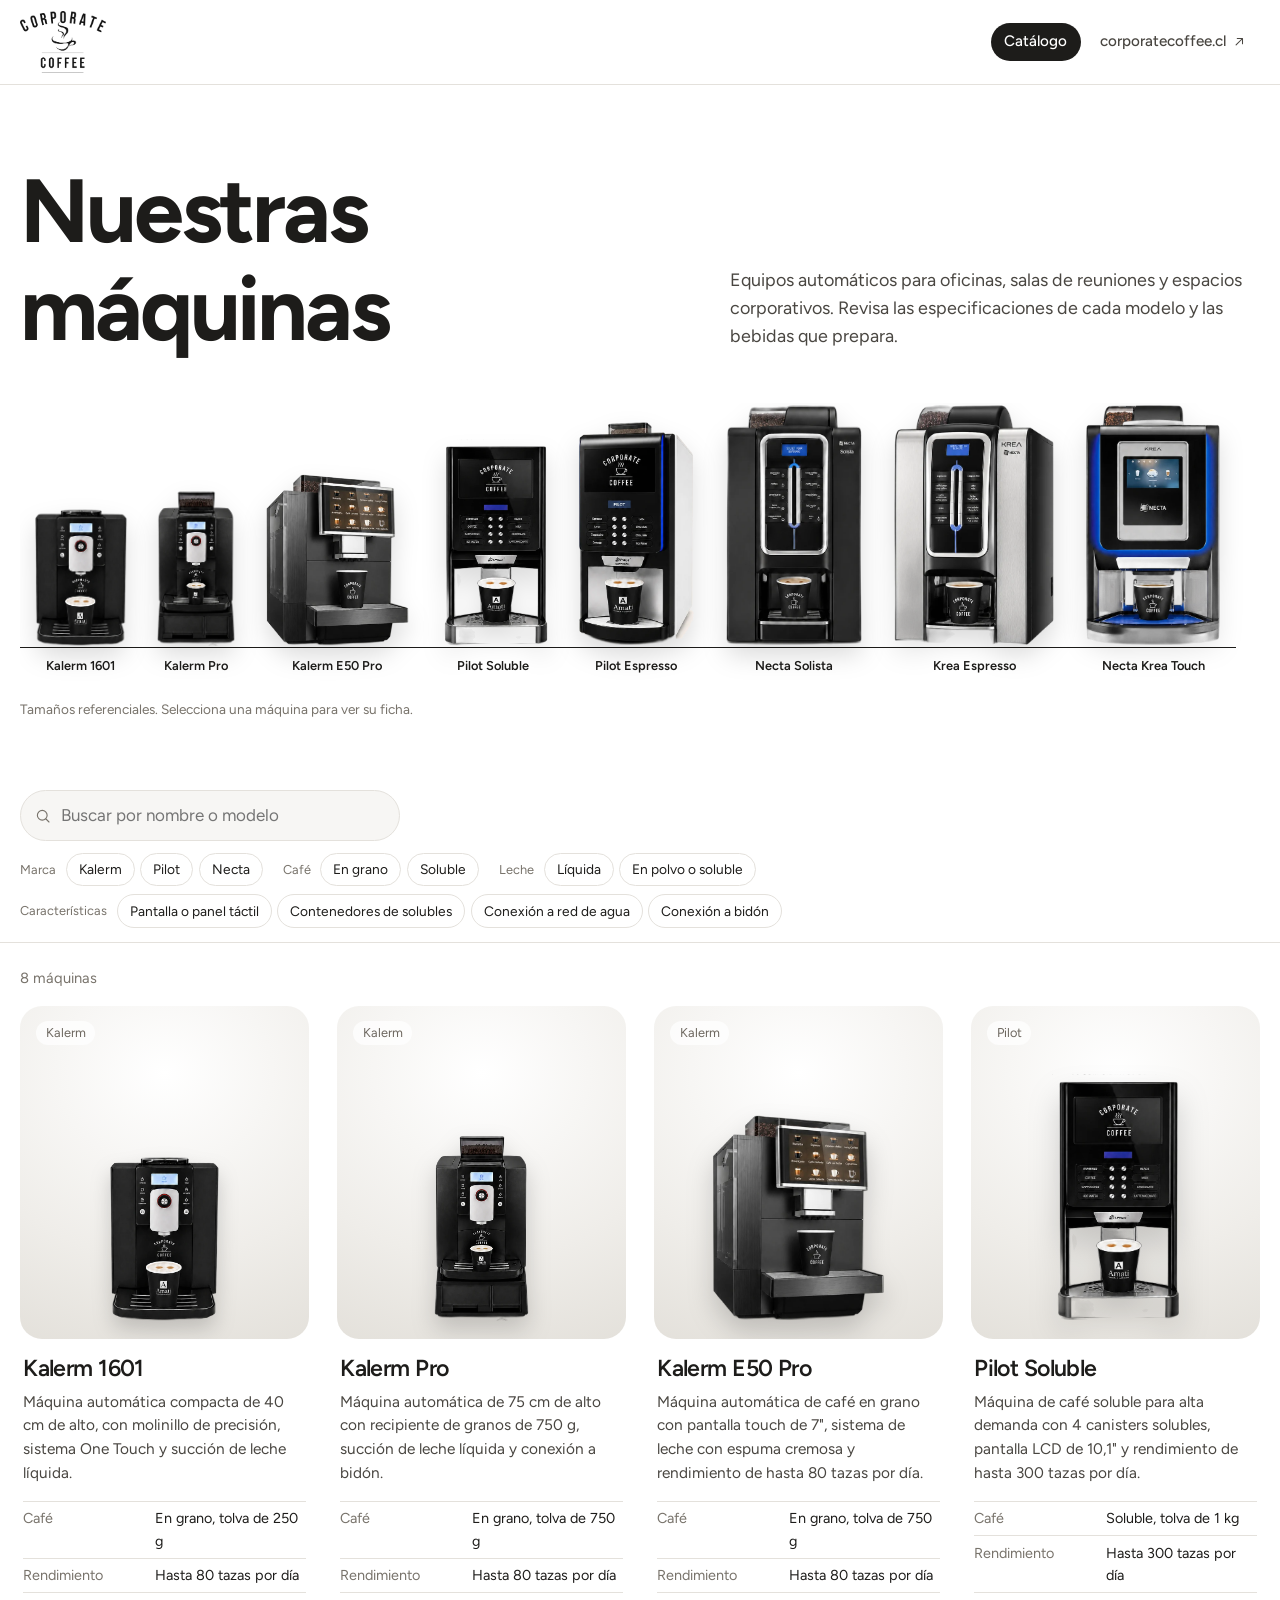
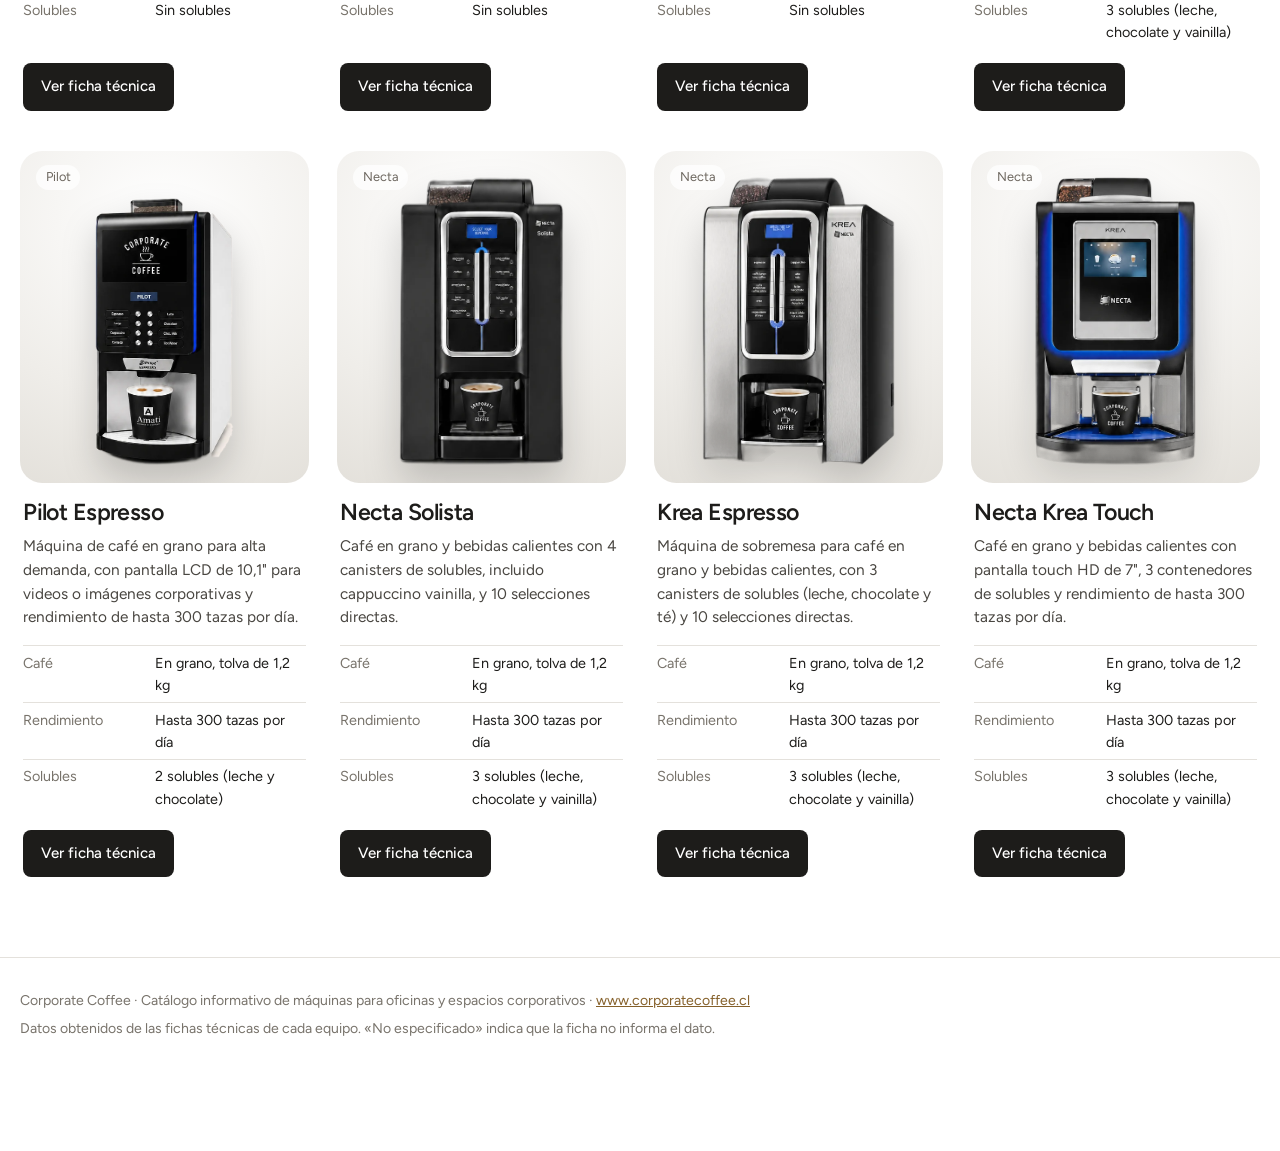
==== commit 9dd8d21a: "Add files via upload" ====
--- a/index.html
+++ b/index.html
@@ -3,12 +3,12 @@
 <head>
   <meta charset="utf-8">
   <meta name="viewport" content="width=device-width, initial-scale=1, viewport-fit=cover">
-  <title>Corporate Coffee · Nuestras máquinas de café</title>
+  <title>Corporate Coffee · Nuestras máquinas</title>
   <meta name="description" content="Catálogo de máquinas de café para oficinas y espacios corporativos de Corporate Coffee.">
   <link rel="icon" href="data:image/svg+xml,%3Csvg xmlns='http://www.w3.org/2000/svg' viewBox='0 0 100 100'%3E%3Ctext y='.9em' font-size='90'%3E%E2%98%95%3C/text%3E%3C/svg%3E">
   <link rel="preconnect" href="https://fonts.googleapis.com">
   <link rel="preconnect" href="https://fonts.gstatic.com" crossorigin>
-  <link href="https://fonts.googleapis.com/css2?family=Bodoni+Moda:opsz,wght@6..96,400;6..96,500;6..96,600&family=Figtree:wght@400;500;600&display=swap" rel="stylesheet">
+  <link href="https://fonts.googleapis.com/css2?family=Figtree:wght@400;500;600;700&display=swap" rel="stylesheet">
   <link rel="stylesheet" href="assets/css/styles.css">
 </head>
 <body>
@@ -51,6 +51,7 @@
 
   <script src="assets/js/data.js"></script>
   <script src="assets/js/viewer3d.js"></script>
+  <script src="assets/js/office-preview.js"></script>
   <script src="assets/js/app.js"></script>
 </body>
 </html>
--- a/assets/css/styles.css
+++ b/assets/css/styles.css
@@ -15,7 +15,7 @@
   --gold-soft: #f5ede1;
   --a: #1d1c1a;
   --b: #a47a3f;
-  --serif: "Bodoni Moda", "Bodoni 72", Didot, "Didot LT STD", Georgia, serif;
+  --serif: "Figtree", system-ui, -apple-system, "Segoe UI", Roboto, sans-serif;   /* títulos: sans legible */
   --sans: "Figtree", system-ui, -apple-system, "Segoe UI", Roboto, sans-serif;
   --radius-lg: 22px;
   --radius: 12px;
@@ -466,3 +466,77 @@
   .brand-logo { height: 44px; }
   .main-nav a.nav-web { font-size: .8rem; }
 }
+
+/* ---------- Montaje «en tu oficina» ---------- */
+.btn-office { margin-top: .25rem; }
+.op { border: 0; padding: 0; width: min(980px, 100% - 1.5rem); max-height: calc(100% - 2rem); border-radius: 16px; background: var(--paper); color: var(--ink); overflow: hidden; }
+.op::backdrop { background: rgba(18,16,14,.72); }
+.op[open] { display: flex; flex-direction: column; animation: viewIn .25s var(--ease); }
+.op-bar { display: flex; justify-content: space-between; align-items: center; gap: 1rem; padding: .8rem .8rem .8rem 1.25rem; border-bottom: 1px solid var(--line); }
+.op-bar h2 { font-size: clamp(1.15rem, 2.4vw, 1.5rem); }
+.op-body { overflow: auto; padding: 1.25rem; }
+.op-step[hidden] { display: none !important; }
+.op-ref { display: flex; gap: 1rem; align-items: center; padding: 1rem; background: var(--stage); border-radius: var(--radius); color: #1d1c1a; }
+.op-ref img { width: 76px; height: 96px; object-fit: contain; flex: none; }
+.op-ref strong { display: block; font-family: var(--serif); font-size: 1.4rem; font-weight: 500; }
+.op-ref span { font-size: .9rem; color: #5f5a53; }
+.op-tips { margin: 1.25rem 0 0; padding-left: 1.2rem; display: grid; gap: .4rem; color: var(--ink-2); font-size: .96rem; }
+.op-actions { display: flex; flex-wrap: wrap; gap: .6rem; margin-top: 1.25rem; }
+.op-upload { position: relative; overflow: hidden; }
+.op-upload input { position: absolute; inset: 0; opacity: 0; cursor: pointer; }
+.op-msg { margin-top: .75rem; color: var(--gold-ink); font-size: .92rem; min-height: 1em; }
+.op-privacy { margin-top: .5rem; color: var(--muted); font-size: .84rem; }
+.op-cam { position: relative; background: #111; border-radius: var(--radius); overflow: hidden; max-height: 64vh; margin: 0 auto; aspect-ratio: 16 / 9; max-width: 100%; }
+.op-cam video { width: 100%; height: 100%; object-fit: contain; display: block; }
+.op-ghost { position: absolute; left: 50%; transform: translateX(-50%); opacity: .55; pointer-events: none; filter: drop-shadow(0 0 1px #fff) drop-shadow(0 0 6px rgba(255,255,255,.6)); }
+.op-cam-tip { position: absolute; top: .6rem; left: 50%; transform: translateX(-50%); background: rgba(0,0,0,.6); color: #fff; font-size: .82rem; padding: .35rem .75rem; border-radius: 999px; white-space: nowrap; max-width: calc(100% - 1rem); overflow: hidden; text-overflow: ellipsis; }
+.op-shoot { min-width: 10rem; }
+.op-stage { display: grid; place-items: center; background: #111; border-radius: var(--radius); overflow: hidden; }
+.op-stage canvas { display: block; max-width: 100%; max-height: 60vh; width: auto; height: auto; touch-action: none; cursor: grab; }
+.op-stage canvas:active { cursor: grabbing; }
+.op-hint { margin-top: .6rem; font-size: .86rem; color: var(--muted); }
+.op-controls { display: flex; flex-wrap: wrap; align-items: center; gap: .75rem 1.25rem; margin-top: .9rem; }
+.op-range { display: flex; align-items: center; gap: .6rem; font-size: .92rem; }
+.op-range input { width: 150px; accent-color: var(--gold); }
+.op-small { padding: .45rem .8rem; font-size: .88rem; }
+@media (max-width: 720px) {
+  .op { width: 100%; max-width: 100%; height: 100%; max-height: 100%; border-radius: 0; }
+  .op-body { padding: 1rem; }
+  .op-range input { width: 110px; }
+  .op-stage canvas { max-height: 52vh; }
+  .op-cam { max-height: 60vh; }
+}
+
+/* ---------- Llamado destacado «en tu oficina» ---------- */
+.office-cta { margin-top: 1.5rem; display: grid; grid-template-columns: auto 1fr; gap: .9rem 1rem; align-items: center; padding: 1.1rem 1.2rem; border-radius: 16px; background: #1d1c1a; color: #f4f1ec; box-shadow: 0 10px 30px rgba(0,0,0,.14); }
+.office-cta-icon { width: 48px; height: 48px; border-radius: 12px; display: grid; place-items: center; background: rgba(201,160,99,.16); color: #d8b37a; }
+.office-cta-icon svg { width: 26px; height: 26px; }
+.office-cta-text strong { display: block; font-family: var(--serif); font-weight: 500; font-size: 1.28rem; line-height: 1.2; }
+.office-cta-text span { display: block; margin-top: .25rem; font-size: .9rem; color: #c9c3ba; }
+.office-cta-actions { grid-column: 1 / -1; display: flex; flex-wrap: wrap; gap: .6rem; }
+.office-btn-main { background: #c9a063; color: #1d1c1a; font-weight: 600; }
+.office-btn-main:hover { background: #d8b37a; }
+.office-btn-alt { background: transparent; color: #f4f1ec; border-color: rgba(255,255,255,.35); }
+.office-btn-alt:hover { border-color: #fff; }
+
+/* ---------- Especificaciones en tarjetas ---------- */
+.spec-grid { display: grid; grid-template-columns: repeat(2, minmax(0, 1fr)); gap: 1rem; align-items: start; }
+.spec-card { background: var(--surface); border-radius: var(--radius); padding: 1.1rem 1.25rem .4rem; }
+.spec-card.wide { grid-column: 1 / -1; }
+.spec-card h3 { font-family: var(--sans); font-size: .82rem; font-weight: 600; letter-spacing: .06em; text-transform: uppercase; color: var(--gold-ink); margin-bottom: .4rem; }
+.spec-rows { margin: 0; }
+.spec-rows div { display: grid; grid-template-columns: minmax(0, 45%) minmax(0, 1fr); gap: 1rem; padding: .62rem 0; border-top: 1px solid var(--line); font-size: .95rem; }
+.spec-rows div:first-child { border-top: 0; }
+.spec-rows dt { color: var(--muted); }
+.spec-rows dd { margin: 0; font-weight: 500; }
+.spec-rows dd ul { margin: 0; padding-left: 1.1rem; font-weight: 400; }
+.media-grid { grid-template-columns: repeat(2, minmax(0, 1fr)); }
+@media (max-width: 720px) {
+  .spec-grid, .media-grid { grid-template-columns: minmax(0, 1fr); }
+  .office-cta-actions .btn { flex: 1; }
+}
+
+/* ---------- Títulos más legibles ---------- */
+h1, h2, h3 { font-weight: 600; letter-spacing: -0.025em; line-height: 1.1; }
+.hero h1 { font-weight: 700; letter-spacing: -0.035em; }
+.card h2 { font-size: 1.45rem; }
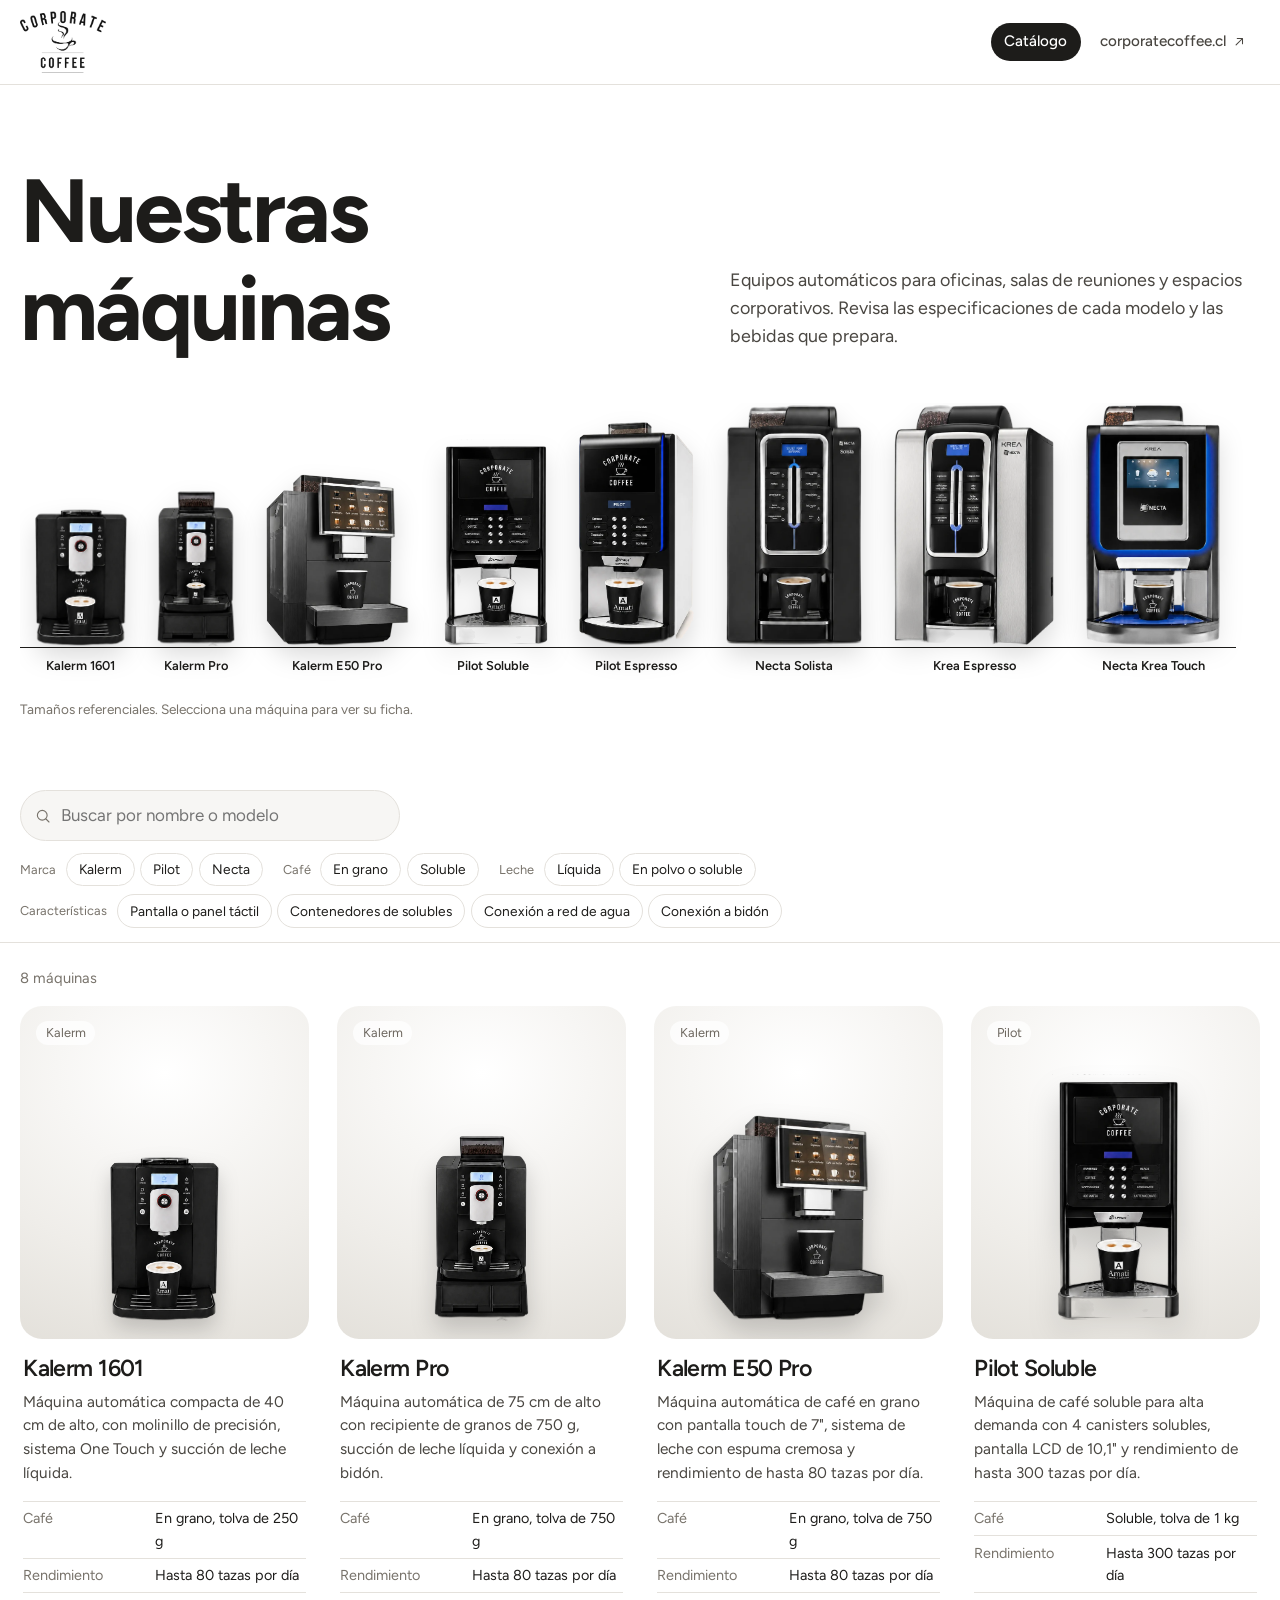
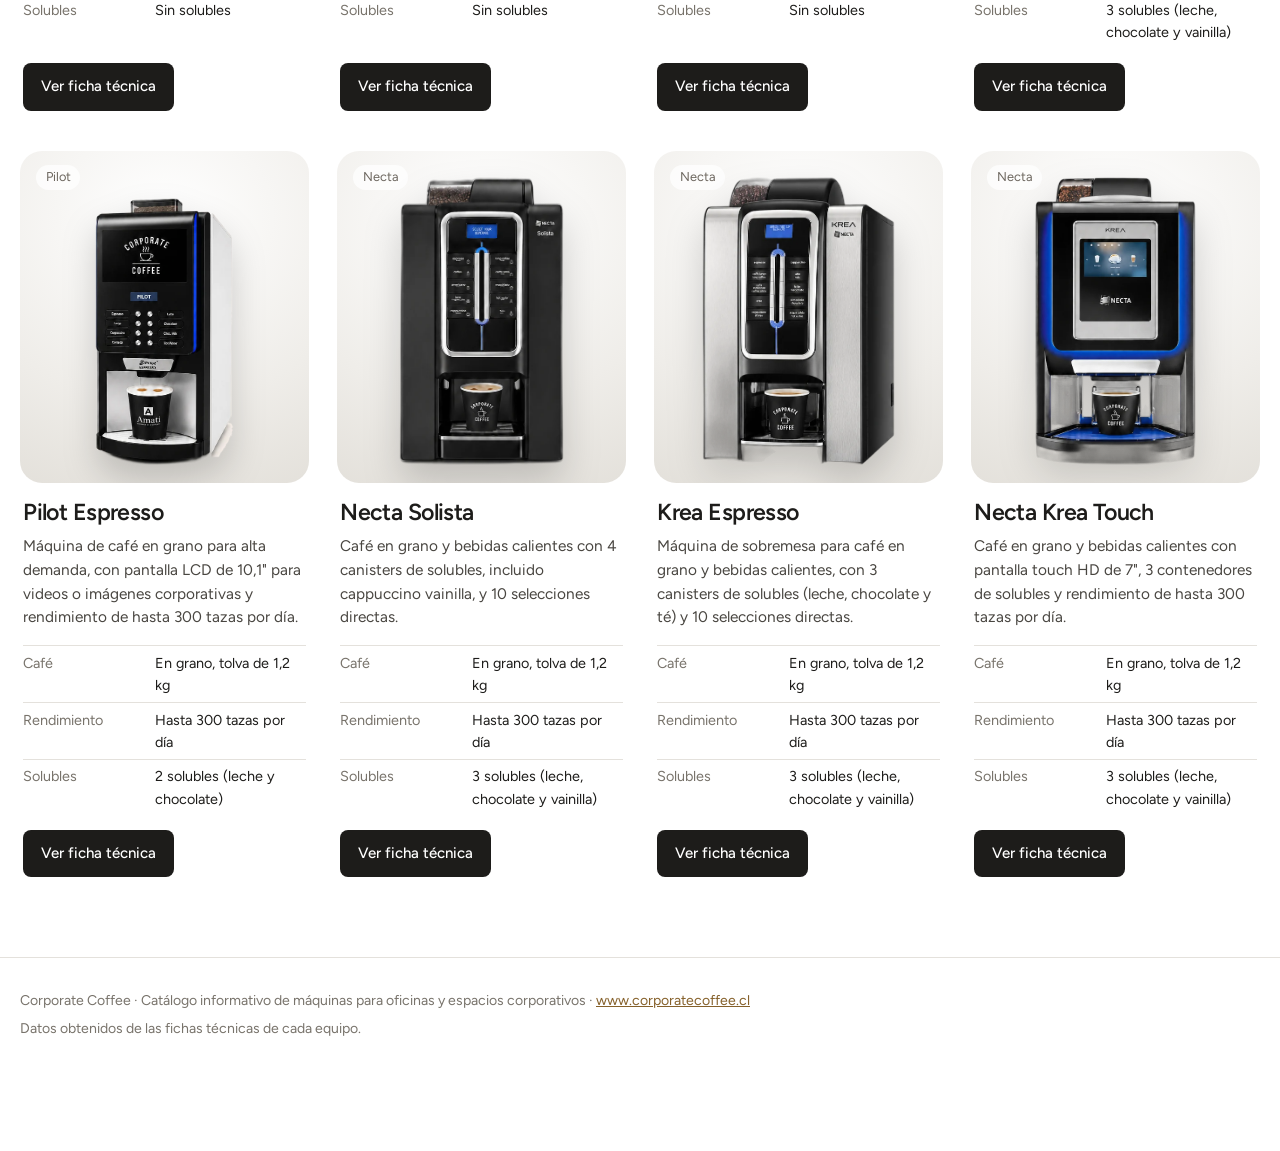
==== commit 08eef8b1: "Add files via upload" ====
--- a/index.html
+++ b/index.html
@@ -45,7 +45,7 @@
   <footer class="site-footer">
     <div class="wrap footer-inner">
       <p>Corporate Coffee · Catálogo informativo de máquinas para oficinas y espacios corporativos · <a href="https://www.corporatecoffee.cl" target="_blank" rel="noopener">www.corporatecoffee.cl</a></p>
-      <p class="footer-note">Datos obtenidos de las fichas técnicas de cada equipo. «No especificado» indica que la ficha no informa el dato.</p>
+      <p class="footer-note">Datos obtenidos de las fichas técnicas de cada equipo.</p>
     </div>
   </footer>
 
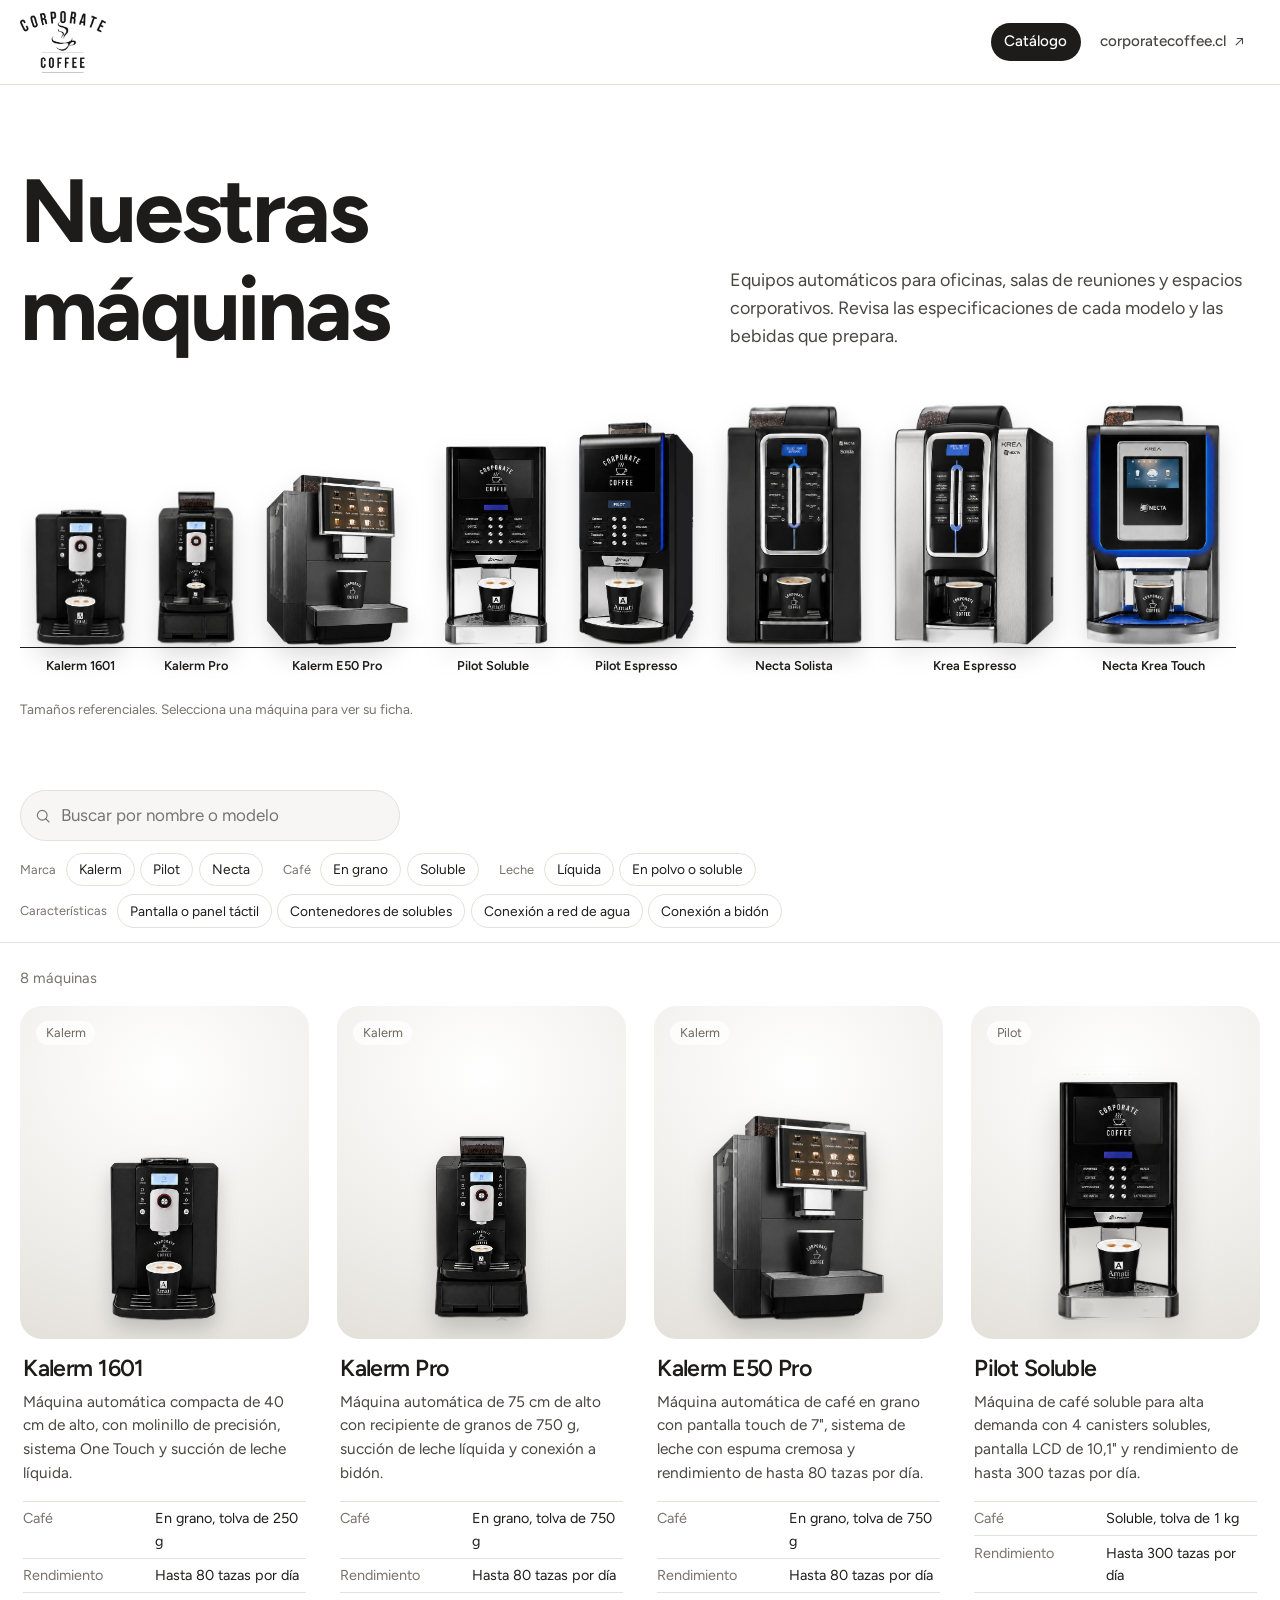
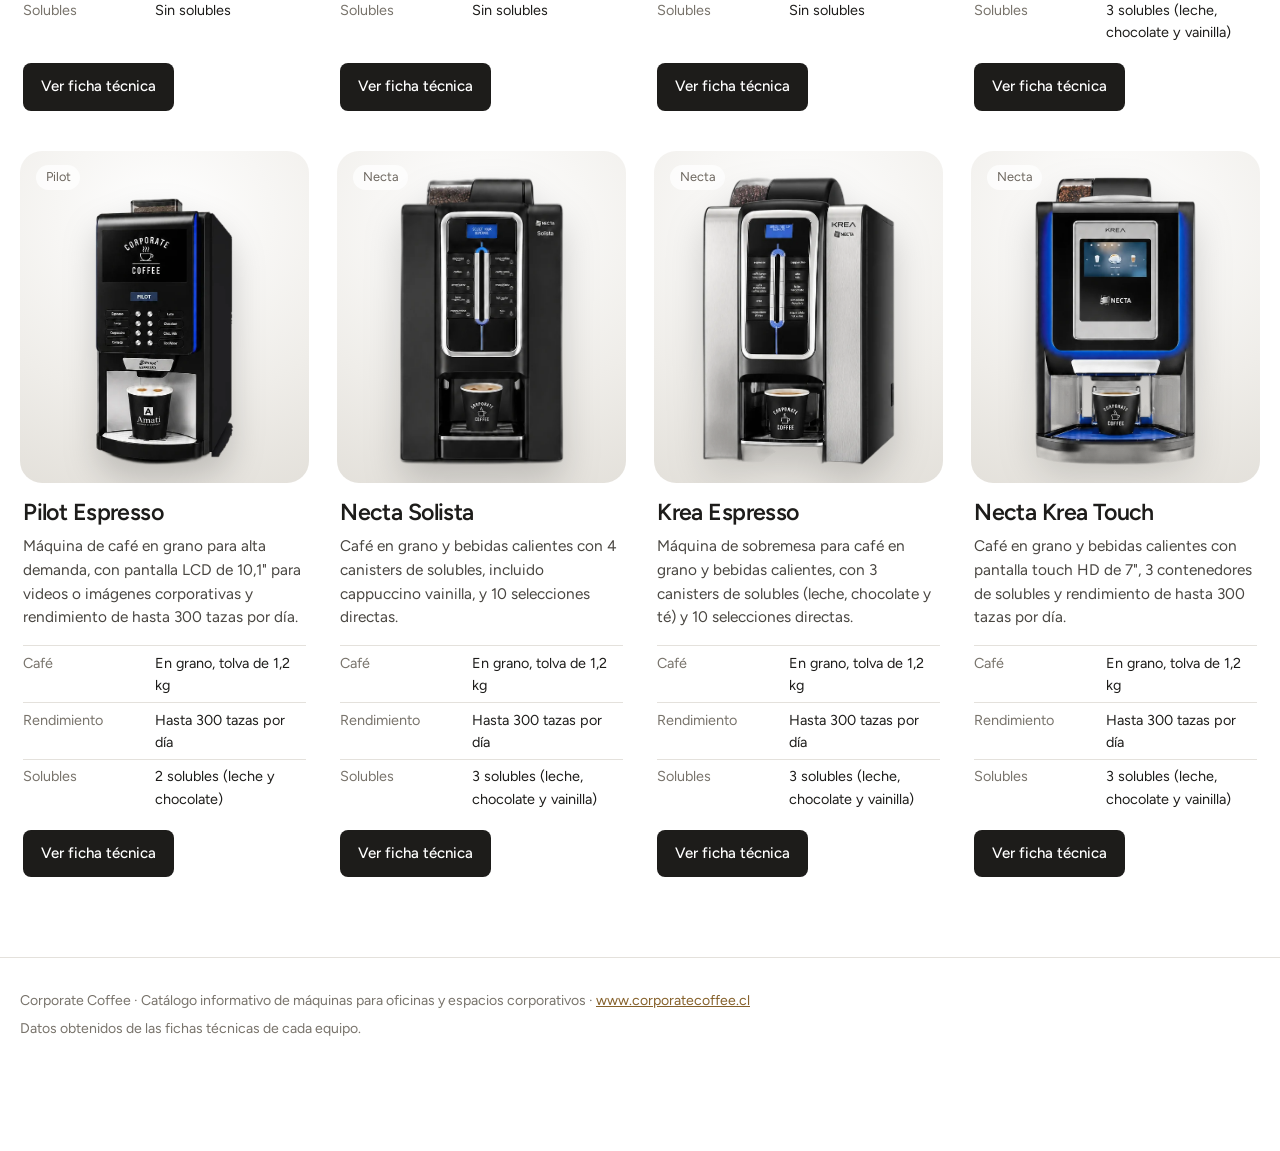
==== commit 5b7c0fb6: "Add files via upload" ====
--- a/index.html
+++ b/index.html
@@ -50,6 +50,7 @@
   </footer>
 
   <script src="assets/js/data.js"></script>
+  <script src="assets/js/instructivos.js"></script>
   <script src="assets/js/viewer3d.js"></script>
   <script src="assets/js/office-preview.js"></script>
   <script src="assets/js/app.js"></script>
--- a/assets/css/styles.css
+++ b/assets/css/styles.css
@@ -540,3 +540,26 @@
 h1, h2, h3 { font-weight: 600; letter-spacing: -0.025em; line-height: 1.1; }
 .hero h1 { font-weight: 700; letter-spacing: -0.035em; }
 .card h2 { font-size: 1.45rem; }
+
+/* ---------- Instructivo de uso y limpieza ---------- */
+.instr-video { margin-bottom: 1.25rem; }
+.instr-video-btn { background: var(--ink); color: var(--paper); gap: .55rem; }
+.instr-video-btn svg { width: 20px; height: 20px; }
+a.instr-video-btn:hover { background: var(--ink-2); }
+.instr-video-btn[disabled] { opacity: 1; cursor: default; background: var(--surface); color: var(--muted); border-color: var(--line); }
+.instr-soon { margin-left: .35rem; font-size: .72rem; font-weight: 600; letter-spacing: .04em; text-transform: uppercase; color: var(--gold-ink); background: var(--gold-soft); padding: .15rem .5rem; border-radius: 999px; }
+.instr-acc { display: grid; gap: .75rem; }
+.instr-group { background: var(--surface); border-radius: var(--radius); }
+.instr-group summary { list-style: none; display: flex; align-items: center; gap: .75rem; padding: 1rem 1.25rem; cursor: pointer; border-radius: var(--radius); }
+.instr-group summary::-webkit-details-marker { display: none; }
+.instr-group summary:hover { background: color-mix(in srgb, var(--surface) 70%, var(--line)); }
+.instr-sum-title { font-weight: 600; font-size: 1.05rem; flex: 1; }
+.instr-count { font-size: .82rem; color: var(--muted); }
+.instr-chev { width: 20px; height: 20px; color: var(--muted); transition: transform .25s var(--ease); }
+.instr-group[open] .instr-chev { transform: rotate(180deg); }
+.instr-steps { list-style: none; counter-reset: paso; margin: 0; padding: 0 1.25rem 1.1rem; display: grid; }
+.instr-steps li { counter-increment: paso; display: grid; grid-template-columns: 2rem 1fr; column-gap: .75rem; padding: .85rem 0; border-top: 1px solid var(--line); }
+.instr-steps li::before { content: counter(paso); grid-row: span 2; width: 2rem; height: 2rem; border-radius: 999px; display: grid; place-items: center; background: var(--ink); color: var(--paper); font-weight: 600; font-size: .9rem; }
+.instr-steps strong { font-weight: 600; }
+.instr-steps p { margin-top: .2rem; color: var(--ink-2); font-size: .96rem; max-width: 75ch; }
+@media (max-width: 720px) { .instr-group summary { padding: .9rem 1rem; } .instr-steps { padding: 0 1rem 1rem; } }
